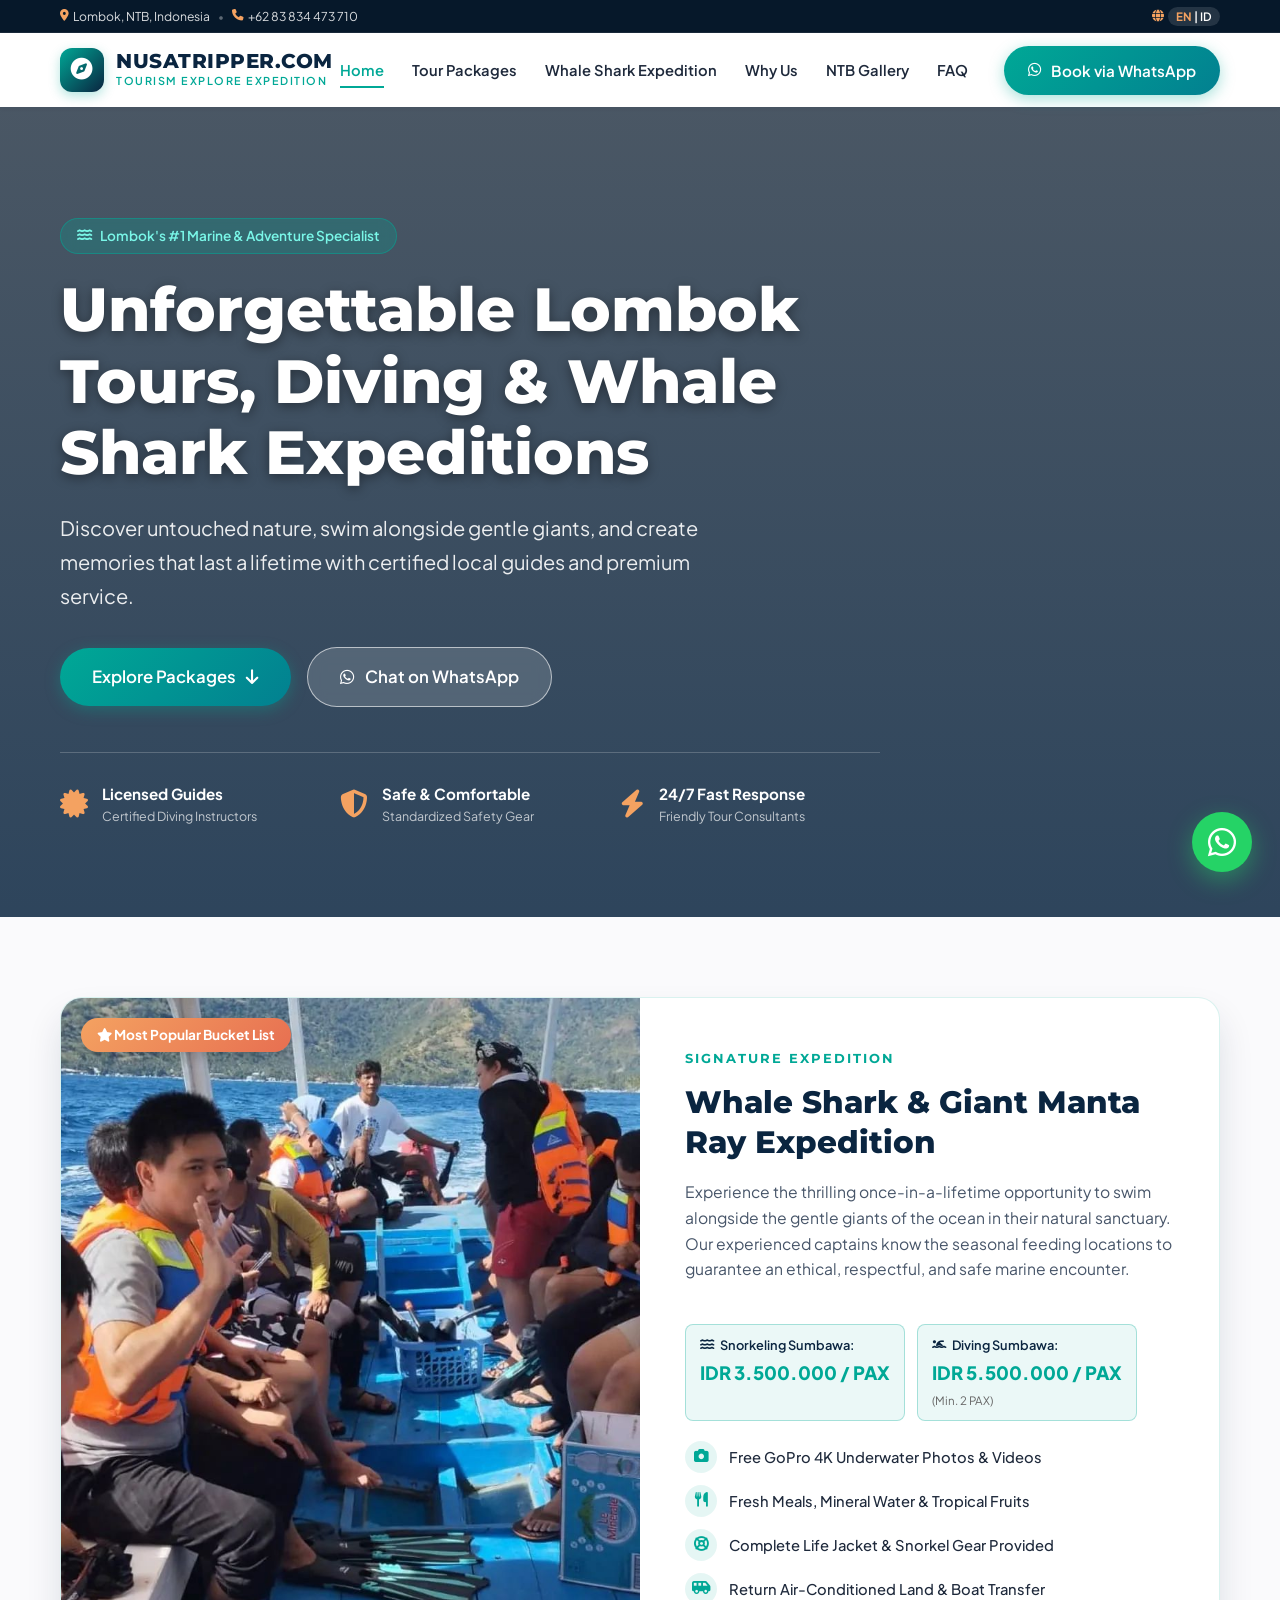
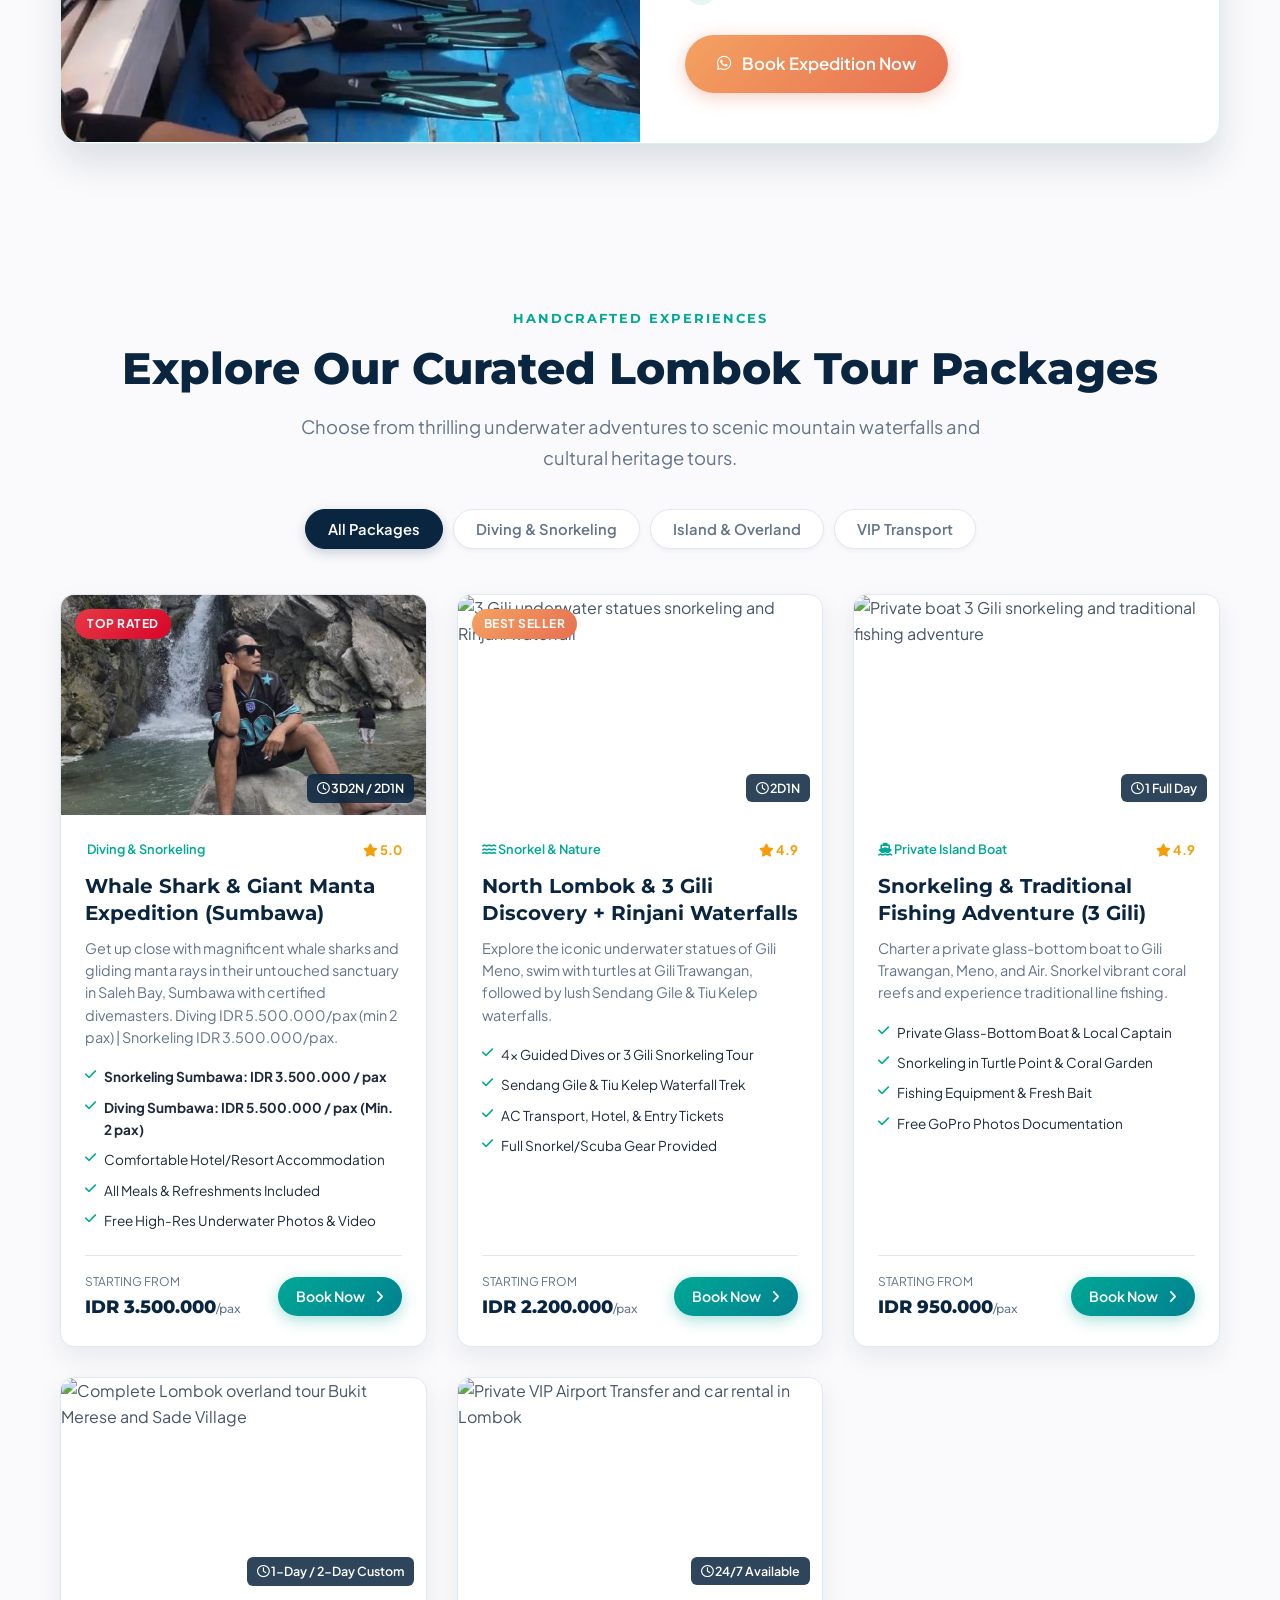
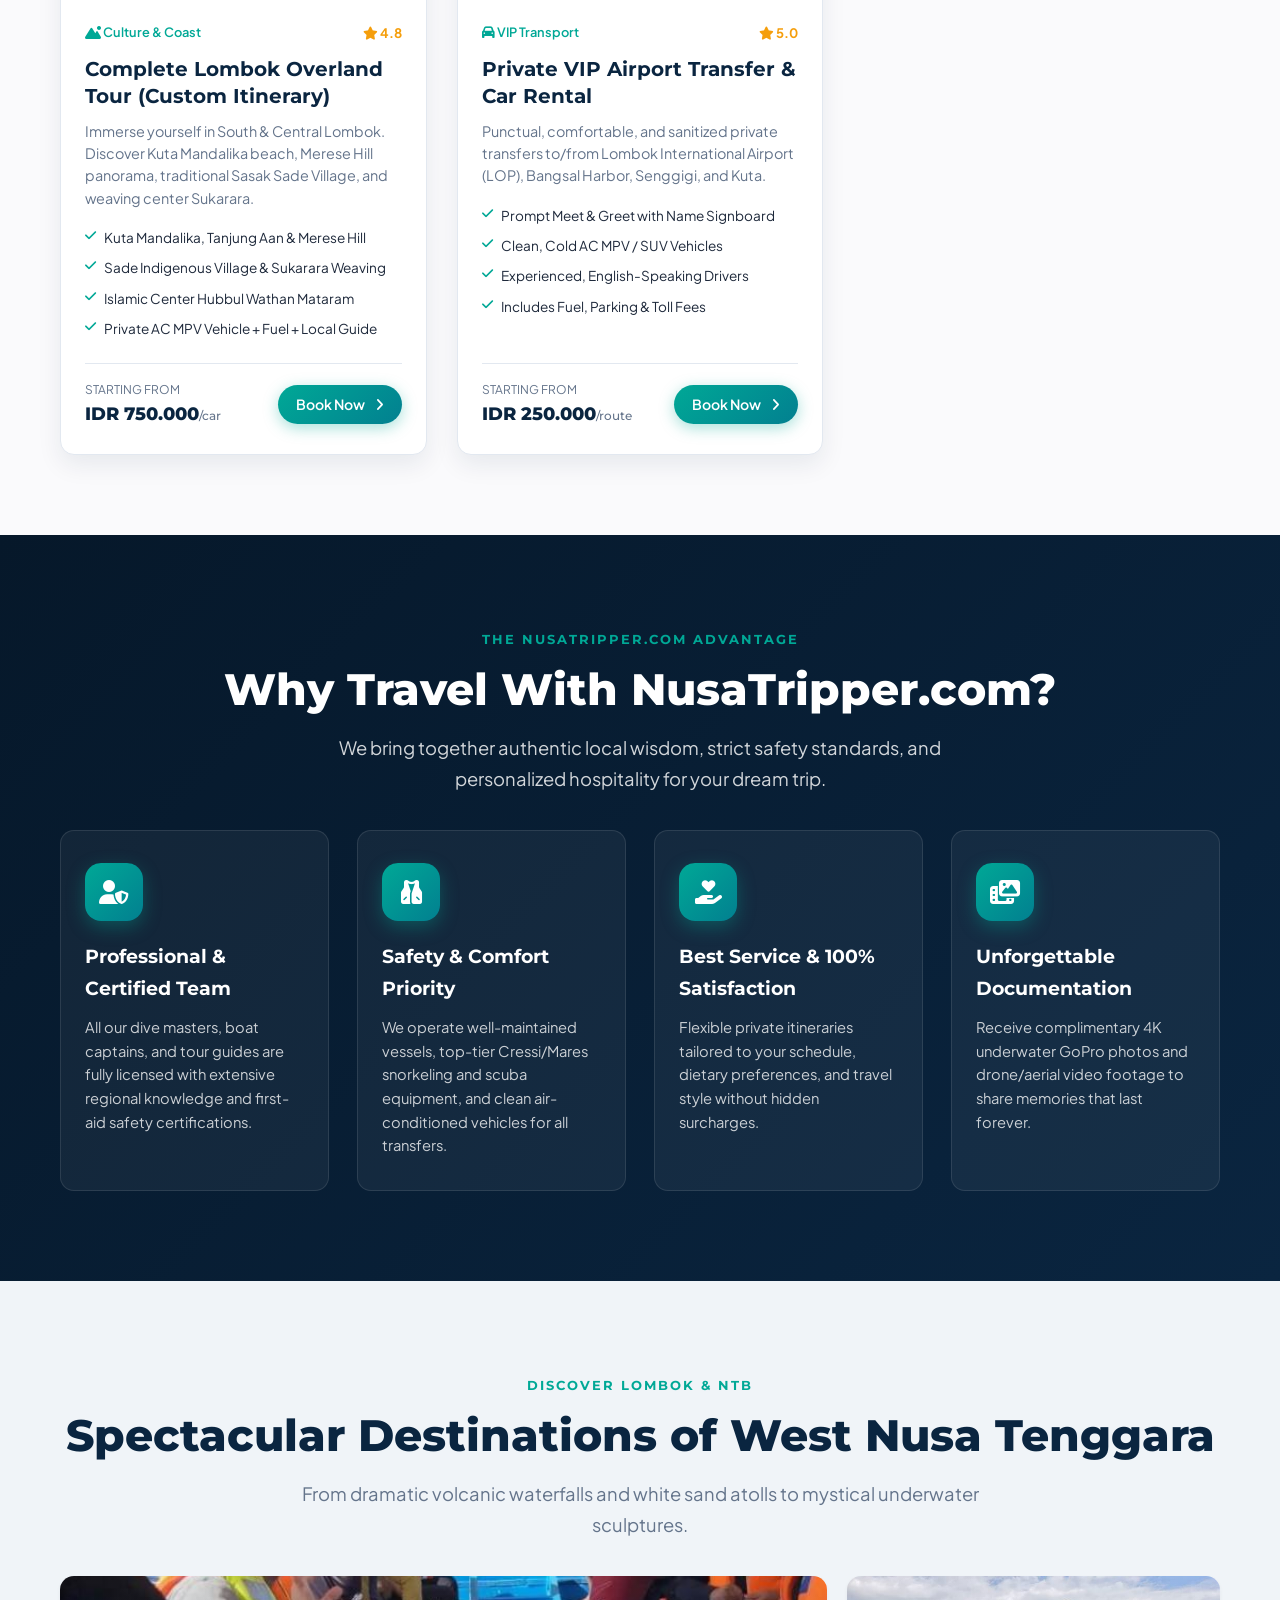
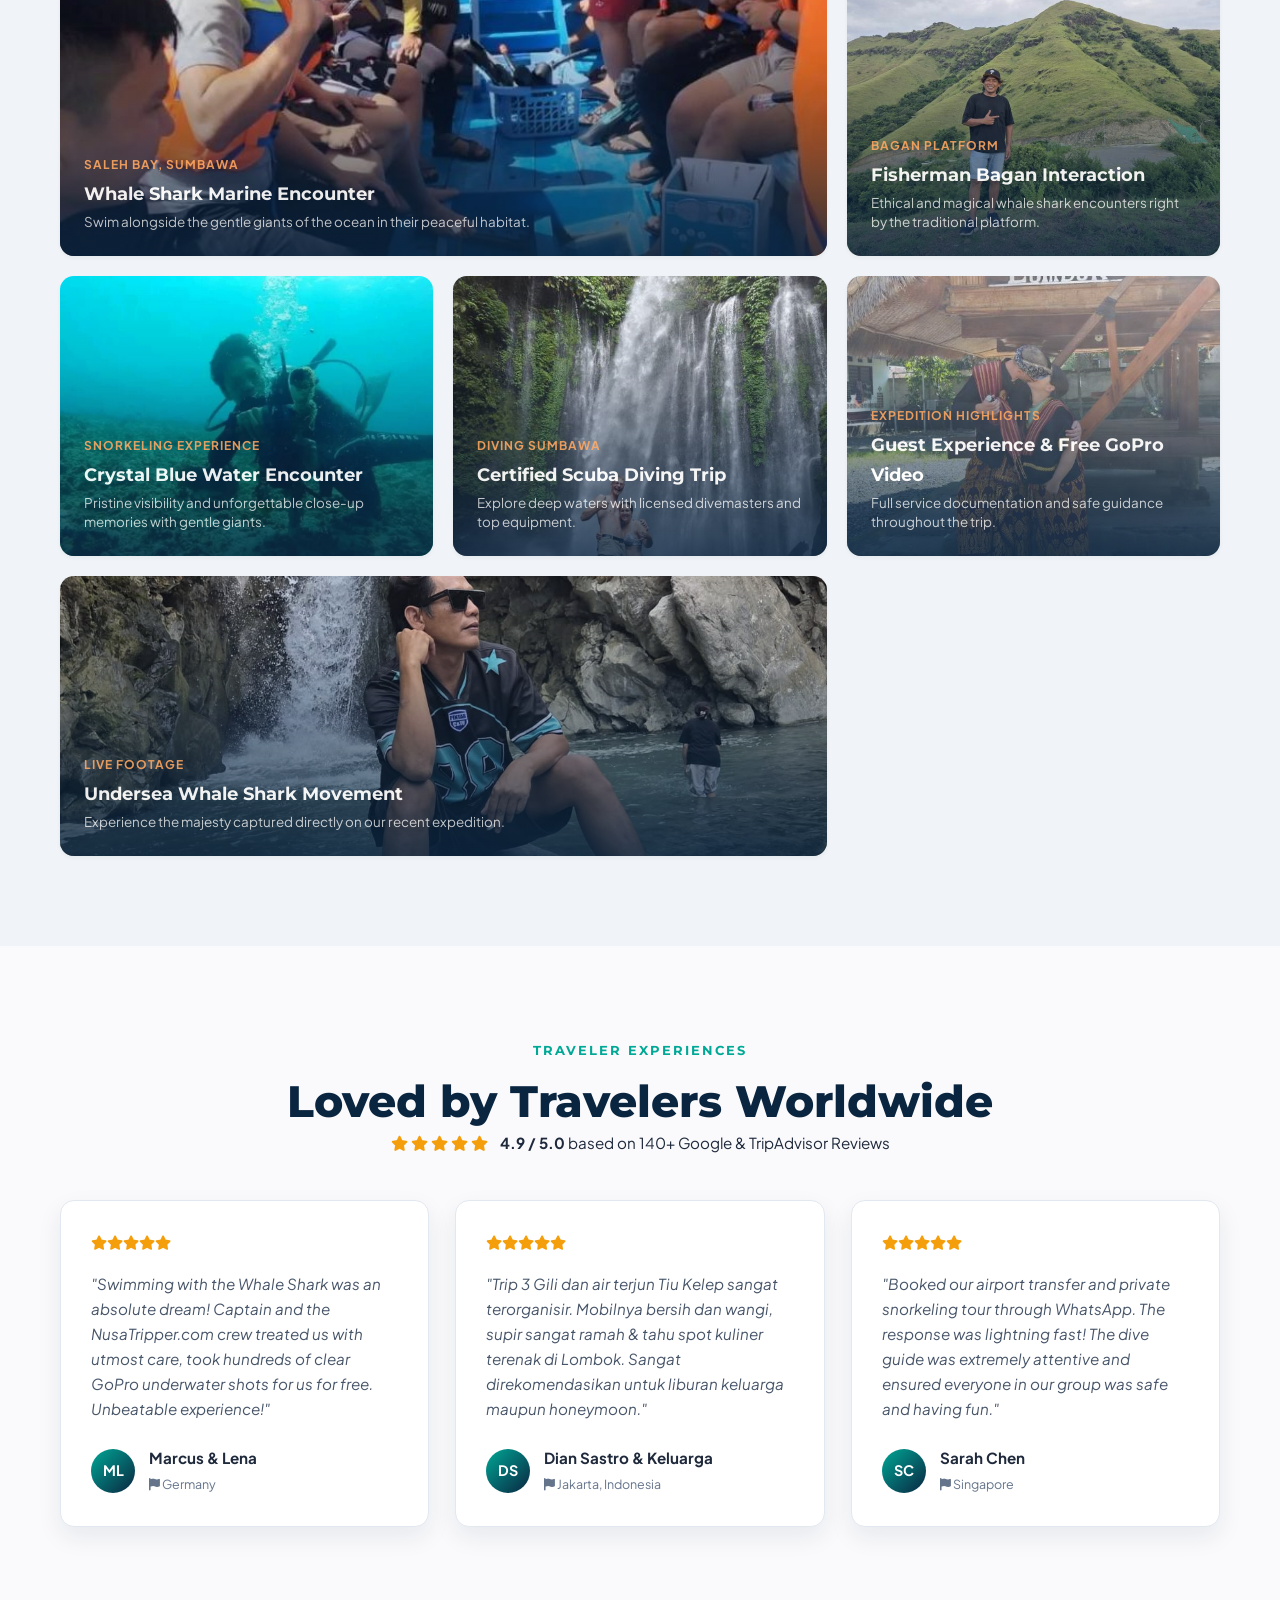
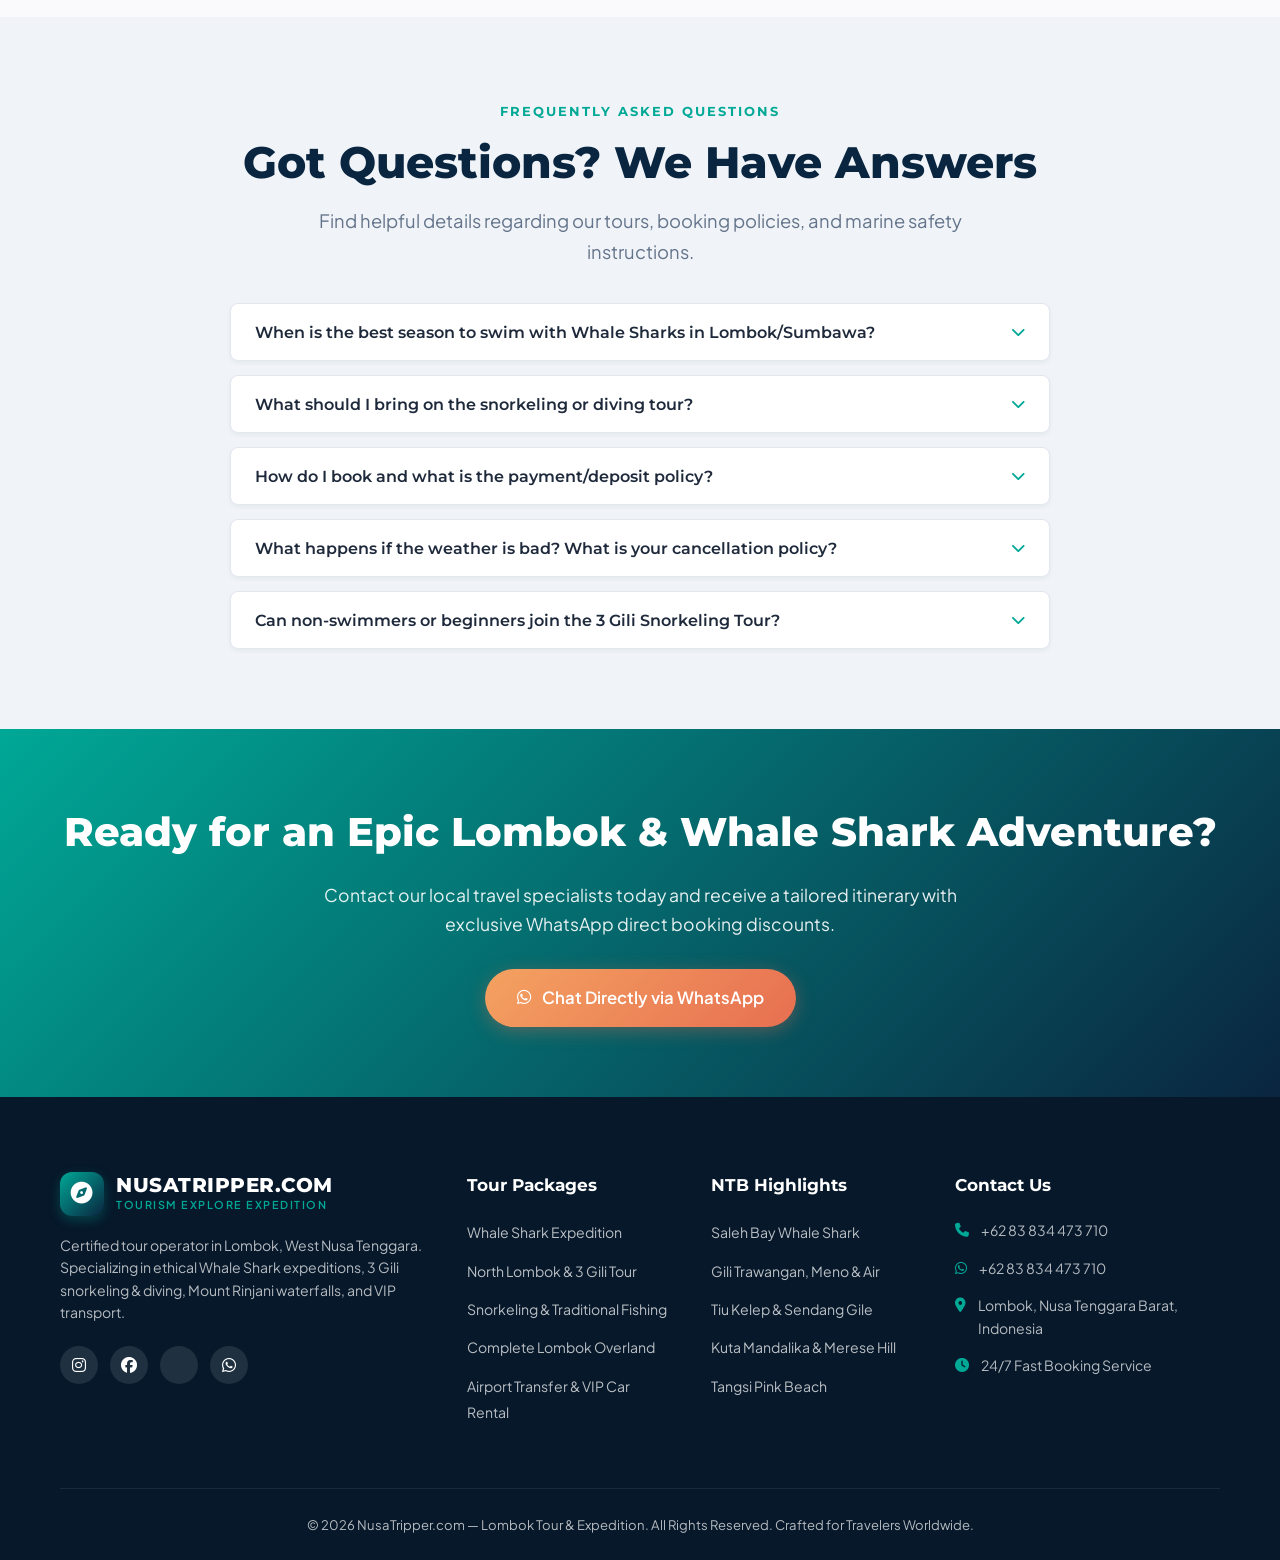
==== index.html @ f03d6720 "initial commit" ====
<!DOCTYPE html>
<html lang="en">
<head>
  <meta charset="UTF-8">
  <meta name="viewport" content="width=device-width, initial-scale=1.0">
  
  <!-- Primary Meta Tags -->
  <title>NusaTripper.com - Lombok Tour, Diving & Sumbawa Whale Shark Expedition</title>
  <meta name="title" content="NusaTripper.com - Lombok Tour, Diving & Sumbawa Whale Shark Expedition">
  <meta name="description" content="Official NusaTripper.com Lombok Tour & Expedition. Saleh Bay Whale Shark diving & snorkeling, 3 Gili island hopping, Mount Rinjani waterfalls, Sasak overland tour, and VIP car transport.">
  <meta name="keywords" content="NusaTripper.com, Lombok tour, diving Lombok, whale shark expedition Sumbawa, Saleh Bay whale shark, 3 Gili snorkeling, Gili Trawangan, Gili Meno underwater statues, Gili Air, Sendang Gile Tiu Kelep waterfall, Lombok private driver">
  <meta name="author" content="NusaTripper.com — Lombok Tour & Expedition">
  <meta name="robots" content="index, follow">
  <link rel="canonical" href="https://nusatripper.com/">

  <!-- Open Graph / Facebook -->
  <meta property="og:type" content="website">
  <meta property="og:url" content="https://nusatripper.com/">
  <meta property="og:title" content="NusaTripper.com | Best Lombok Tour, Diving & Whale Shark Expedition">
  <meta property="og:description" content="Book the ultimate Lombok adventure with NusaTripper.com. Whale Shark tours, 3 Gili snorkeling, Rinjani waterfall trips, and private car rental. Best price & certified guides!">
  <meta property="og:image" content="https://coresg-normal.trae.ai/api/ide/v1/text_to_image?prompt=Majestic%20whale%20shark%20swimming%20with%20snorkelers%20in%20crystal%20clear%20turquoise%20ocean%20water%20Lombok%20Indonesia%20cinematic%20underwater%20photography&image_size=landscape_16_9">

  <!-- Twitter -->
  <meta property="twitter:card" content="summary_large_image">
  <meta property="twitter:url" content="https://nusatripper.com/">
  <meta property="twitter:title" content="NusaTripper.com | Best Lombok Tour, Diving & Whale Shark Expedition">
  <meta property="twitter:description" content="Book the ultimate Lombok adventure with NusaTripper.com. Whale Shark tours, 3 Gili snorkeling, Rinjani waterfall trips, and private car rental.">
  <meta property="twitter:image" content="https://coresg-normal.trae.ai/api/ide/v1/text_to_image?prompt=Majestic%20whale%20shark%20swimming%20with%20snorkelers%20in%20crystal%20clear%20turquoise%20ocean%20water%20Lombok%20Indonesia%20cinematic%20underwater%20photography&image_size=landscape_16_9">

  <!-- Fonts -->
  <link rel="preconnect" href="https://fonts.googleapis.com">
  <link rel="preconnect" href="https://fonts.gstatic.com" crossorigin>
  <link href="https://fonts.googleapis.com/css2?family=Montserrat:wght@500;600;700;800&family=Plus+Jakarta+Sans:wght@300;400;500;600;700&display=swap" rel="stylesheet">
  
  <!-- FontAwesome Icons -->
  <link rel="stylesheet" href="https://cdnjs.cloudflare.com/ajax/libs/font-awesome/6.5.1/css/all.min.css" integrity="sha512-DTOQO9RWCH3ppGqcWaEA1BIZOC6xxalwEsw9c2QQeAIftl+Vegovlnee1c9QX4TctnWMn13TZye+giMm8e2LwA==" crossorigin="anonymous" referrerpolicy="no-referrer" />

  <!-- Schema.org Structured Data -->
  <script type="application/ld+json">
  {
    "@context": "https://schema.org",
    "@graph": [
      {
        "@type": "TravelAgency",
        "@id": "https://nusatripper.com/#agency",
        "name": "NusaTripper.com - Tourism Explore Expedition",
        "url": "https://nusatripper.com",
        "telephone": "+6283834473710",
        "priceRange": "$$ - $$$",
        "currenciesAccepted": "IDR, USD",
        "paymentAccepted": "Cash, Credit Card, Bank Transfer",
        "areaServed": {
          "@type": "AdministrativeArea",
          "name": "Lombok, Nusa Tenggara Barat, Indonesia"
        },
        "address": {
          "@type": "PostalAddress",
          "addressLocality": "Lombok",
          "addressRegion": "Nusa Tenggara Barat",
          "addressCountry": "ID"
        },
        "aggregateRating": {
          "@type": "AggregateRating",
          "ratingValue": "4.9",
          "reviewCount": "148"
        },
        "description": "Premium Lombok tour agency offering Whale Shark expeditions, 3 Gili snorkeling, diving, Mount Rinjani waterfall trekking, and private transport services."
      },
      {
        "@type": "Product",
        "name": "Whale Shark & Giant Manta Expedition Lombok",
        "description": "3D2N Diving or 2D1N Snorkeling close encounter with gentle giant whale sharks in Saleh Bay / Lombok waters. Includes accommodation, meals, and free underwater documentation.",
        "offers": {
          "@type": "Offer",
          "priceCurrency": "IDR",
          "price": "3500000",
          "availability": "https://schema.org/InStock",
          "validFrom": "2026-01-01"
        }
      },
      {
        "@type": "Product",
        "name": "North Lombok & 3 Gili Discovery with Rinjani Waterfalls",
        "description": "2D1N tour covering Gili Trawangan, Gili Meno underwater statues, Gili Air, and Mount Rinjani waterfalls (Sendang Gile & Tiu Kelep).",
        "offers": {
          "@type": "Offer",
          "priceCurrency": "IDR",
          "price": "2200000",
          "availability": "https://schema.org/InStock",
          "validFrom": "2026-01-01"
        }
      }
    ]
  }
  </script>

  <link rel="stylesheet" href="style.css">
</head>
<body>

  <!-- Top Announcement Bar -->
  <div class="top-bar">
    <div class="container top-bar-container">
      <div class="top-info">
        <span class="info-loc"><i class="fa-solid fa-location-dot"></i> <span class="loc-text">Lombok, NTB, Indonesia</span></span>
        <span class="info-separator">•</span>
        <a href="tel:+6283834473710" class="info-phone"><i class="fa-solid fa-phone"></i> +62 83 834 473 710</a>
      </div>
      <div class="lang-switch-wrapper">
        <span class="lang-label"><i class="fa-solid fa-globe"></i></span>
        <button id="langToggleBtn" class="lang-btn" onclick="toggleLanguage()" aria-label="Switch Language">
          <span class="active-lang">EN</span> | <span>ID</span>
        </button>
      </div>
    </div>
  </div>

  <!-- Header / Navigation Bar -->
  <header class="site-header" id="navbar">
    <div class="container nav-container">
      <a href="#home" class="brand-logo" aria-label="NusaTripper.com Homepage">
        <div class="logo-icon"><i class="fa-solid fa-compass"></i></div>
        <div class="logo-text">
          <span class="brand-title">NUSATRIPPER.COM</span>
          <span class="brand-subtitle">Tourism Explore Expedition</span>
        </div>
      </a>

      <nav class="nav-menu" id="navMenu">
        <a href="#home" class="nav-link active" data-i18n="nav_home">Home</a>
        <a href="#packages" class="nav-link" data-i18n="nav_packages">Tour Packages</a>
        <a href="#whaleshark" class="nav-link" data-i18n="nav_whaleshark">Whale Shark Expedition</a>
        <a href="#whyus" class="nav-link" data-i18n="nav_whyus">Why Us</a>
        <a href="#gallery" class="nav-link" data-i18n="nav_gallery">NTB Gallery</a>
        <a href="#faq" class="nav-link" data-i18n="nav_faq">FAQ</a>
        <a href="https://wa.me/6283834473710?text=Hello%20NusaTripper.com%2C%20I%20would%20like%20to%20inquire%20about%20booking%20a%20tour" target="_blank" rel="noopener noreferrer" class="btn btn-primary nav-cta">
          <i class="fa-brands fa-whatsapp"></i> <span data-i18n="btn_book_wa">Book via WhatsApp</span>
        </a>
      </nav>

      <button class="hamburger-btn" id="mobileMenuBtn" aria-label="Toggle Navigation">
        <i class="fa-solid fa-bars"></i>
      </button>
    </div>
  </header>

  <!-- Hero Section -->
  <section class="hero-section" id="home">
    <div class="hero-overlay"></div>
    <div class="container hero-container">
      <div class="hero-content">
        <div class="badge-pill">
          <i class="fa-solid fa-water"></i> <span data-i18n="hero_badge">Lombok's #1 Marine & Adventure Specialist</span>
        </div>
        <h1 class="hero-title" data-i18n="hero_title">
          Unforgettable Lombok Tours, Diving & Whale Shark Expeditions
        </h1>
        <p class="hero-subtitle" data-i18n="hero_subtitle">
          Discover untouched nature, swim alongside gentle giants, and create memories that last a lifetime with certified local guides and premium service.
        </p>
        <div class="hero-cta-group">
          <a href="#packages" class="btn btn-primary btn-lg">
            <span data-i18n="hero_btn_explore">Explore Packages</span> <i class="fa-solid fa-arrow-down"></i>
          </a>
          <a href="https://wa.me/6283834473710?text=Hi%20NusaTripper.com!%20I'm%20planning%20a%20trip%20to%20Lombok.%20Can%20you%20help%20me%20recommend%20the%20best%20itinerary%3F" target="_blank" rel="noopener noreferrer" class="btn btn-outline btn-lg">
            <i class="fa-brands fa-whatsapp"></i> <span data-i18n="hero_btn_chat">Chat on WhatsApp</span>
          </a>
        </div>

        <!-- Trust Badges -->
        <div class="trust-badges">
          <div class="trust-badge-item">
            <i class="fa-solid fa-certificate"></i>
            <div>
              <strong data-i18n="trust_1_title">Licensed Guides</strong>
              <small data-i18n="trust_1_sub">Certified Diving Instructors</small>
            </div>
          </div>
          <div class="trust-badge-item">
            <i class="fa-solid fa-shield-halved"></i>
            <div>
              <strong data-i18n="trust_2_title">Safe & Comfortable</strong>
              <small data-i18n="trust_2_sub">Standardized Safety Gear</small>
            </div>
          </div>
          <div class="trust-badge-item">
            <i class="fa-solid fa-bolt"></i>
            <div>
              <strong data-i18n="trust_3_title">24/7 Fast Response</strong>
              <small data-i18n="trust_3_sub">Friendly Tour Consultants</small>
            </div>
          </div>
        </div>
      </div>
    </div>
  </section>

  <!-- Whale Shark Expedition Feature Banner -->
  <section class="featured-expedition" id="whaleshark">
    <div class="container">
      <div class="featured-card">
        <div class="featured-img-col">
          <div class="featured-media-wrapper">
            <video class="featured-video" autoplay muted loop playsinline poster="content/WhatsApp Image 2026-10-02 at 11.39.29.jpeg">
              <source src="content/WhatsApp Video 2026-10-02 at 11.39.28.mp4" type="video/mp4">
            </video>
            <div class="img-badge">
              <i class="fa-solid fa-star"></i> <span data-i18n="featured_badge">Most Popular Bucket List</span>
            </div>
          </div>
        </div>
        <div class="featured-text-col">
          <span class="section-tag" data-i18n="featured_tag">SIGNATURE EXPEDITION</span>
          <h2 class="featured-title" data-i18n="featured_title">Whale Shark & Giant Manta Ray Expedition (Saleh Bay, Sumbawa)</h2>
          <p class="featured-desc" data-i18n="featured_desc">
            Experience the thrilling once-in-a-lifetime opportunity to swim alongside the gentle giants of the ocean in their natural sanctuary. Our experienced captains know the seasonal feeding locations to guarantee an ethical, respectful, and safe marine encounter.
          </p>
          <div class="featured-rates">
            <div class="rate-badge">
              <span class="rate-type"><i class="fa-solid fa-water"></i> Snorkeling Sumbawa:</span>
              <strong class="rate-price">IDR 3.500.000 / PAX</strong>
            </div>
            <div class="rate-badge">
              <span class="rate-type"><i class="fa-solid fa-person-swimming"></i> Diving Sumbawa:</span>
              <strong class="rate-price">IDR 5.500.000 / PAX</strong>
              <small class="rate-note">(Min. 2 PAX)</small>
            </div>
          </div>
          <div class="featured-perks">
            <div class="perk-item">
              <i class="fa-solid fa-camera"></i>
              <span data-i18n="featured_perk_1">Free GoPro 4K Underwater Photos & Videos</span>
            </div>
            <div class="perk-item">
              <i class="fa-solid fa-utensils"></i>
              <span data-i18n="featured_perk_2">Fresh Meals, Mineral Water & Tropical Fruits</span>
            </div>
            <div class="perk-item">
              <i class="fa-solid fa-life-ring"></i>
              <span data-i18n="featured_perk_3">Complete Life Jacket & Snorkel Gear Provided</span>
            </div>
            <div class="perk-item">
              <i class="fa-solid fa-van-shuttle"></i>
              <span data-i18n="featured_perk_4">Return Air-Conditioned Land & Boat Transfer</span>
            </div>
          </div>
          <div class="featured-action">
            <a href="https://wa.me/6283834473710?text=Hello%20NusaTripper.com%2C%20I'm%20very%20interested%20in%20the%20Whale%20Shark%20%26%20Manta%20Expedition%20Sumbawa%20(Diving%205.5%20JT%20%2F%20Snorkeling%203.5%20JT).%20Please%20share%20the%20available%20dates." target="_blank" rel="noopener noreferrer" class="btn btn-accent btn-lg">
              <i class="fa-brands fa-whatsapp"></i> <span data-i18n="btn_book_expedition">Book Expedition Now</span>
            </a>
          </div>
        </div>
      </div>
    </div>
  </section>

  <!-- Core Tour Packages -->
  <section class="packages-section" id="packages">
    <div class="container">
      <div class="section-header text-center">
        <span class="section-tag" data-i18n="packages_tag">HANDCRAFTED EXPERIENCES</span>
        <h2 class="section-title" data-i18n="packages_title">Explore Our Curated Lombok Tour Packages</h2>
        <p class="section-subtitle" data-i18n="packages_subtitle">
          Choose from thrilling underwater adventures to scenic mountain waterfalls and cultural heritage tours.
        </p>
        
        <!-- Filter Tabs -->
        <div class="filter-tab-group">
          <button class="filter-btn active" data-filter="all" data-i18n="filter_all">All Packages</button>
          <button class="filter-btn" data-filter="diving" data-i18n="filter_diving">Diving & Snorkeling</button>
          <button class="filter-btn" data-filter="island" data-i18n="filter_island">Island & Overland</button>
          <button class="filter-btn" data-filter="transport" data-i18n="filter_transport">VIP Transport</button>
        </div>
      </div>

      <!-- Packages Grid -->
      <div class="packages-grid" id="packagesGrid">

        <!-- Package 1 -->
        <article class="package-card" data-category="diving">
          <div class="card-img-wrap">
            <img src="content/WhatsApp Image 2026-10-02 at 11.39.30.jpeg" alt="Whale Shark & Giant Manta Expedition Sumbawa underwater" loading="lazy">
            <span class="card-badge badge-hot">Top Rated</span>
            <span class="card-duration"><i class="fa-regular fa-clock"></i> 3D2N / 2D1N</span>
          </div>
          <div class="card-content">
            <div class="card-meta">
              <span class="category-chip"><i class="fa-solid fa-mask-snorkel"></i> Diving & Snorkeling</span>
              <span class="rating-chip"><i class="fa-solid fa-star"></i> 5.0</span>
            </div>
            <h3 class="card-title" data-i18n="pkg1_title">Whale Shark & Giant Manta Expedition (Sumbawa)</h3>
            <p class="card-desc" data-i18n="pkg1_desc">
              Get up close with magnificent whale sharks and gliding manta rays in their untouched sanctuary with certified divemasters.
            </p>
            <ul class="card-inclusions">
              <li><i class="fa-solid fa-check"></i> <strong>Snorkeling Sumbawa: IDR 3.500.000 / pax</strong></li>
              <li><i class="fa-solid fa-check"></i> <strong>Diving Sumbawa: IDR 5.500.000 / pax (Min. 2 pax)</strong></li>
              <li><i class="fa-solid fa-check"></i> <span data-i18n="pkg1_inc2">Comfortable Hotel/Resort Accommodation</span></li>
              <li><i class="fa-solid fa-check"></i> <span data-i18n="pkg1_inc3">All Meals & Refreshments Included</span></li>
              <li><i class="fa-solid fa-check"></i> <span data-i18n="pkg1_inc4">Free High-Res Underwater Photos & Video</span></li>
            </ul>
            <div class="card-footer">
              <div class="price-wrap">
                <span class="price-label" data-i18n="card_from">Snorkeling From</span>
                <span class="price-val">IDR 3.500.000<small>/pax</small></span>
              </div>
              <a href="https://wa.me/6283834473710?text=Hi%20NusaTripper.com%2C%20I%20want%20to%20book%20the%20Whale%20Shark%20%26%20Giant%20Manta%20Expedition%20Sumbawa." target="_blank" rel="noopener noreferrer" class="btn btn-sm btn-primary">
                <span data-i18n="btn_book_now">Book Now</span> <i class="fa-solid fa-angle-right"></i>
              </a>
            </div>
          </div>
        </article>

        <!-- Package 2 -->
        <article class="package-card" data-category="diving">
          <div class="card-img-wrap">
            <img src="https://coresg-normal.trae.ai/api/ide/v1/text_to_image?prompt=Famous%20Nest%20underwater%20statues%20sculptures%20circle%20at%20Gili%20Meno%20with%20tropical%20fish%20and%20crystal%20clear%20water%20Lombok&image_size=landscape_4_3" alt="3 Gili underwater statues snorkeling and Rinjani waterfall" loading="lazy">
            <span class="card-badge badge-popular">Best Seller</span>
            <span class="card-duration"><i class="fa-regular fa-clock"></i> 2D1N</span>
          </div>
          <div class="card-content">
            <div class="card-meta">
              <span class="category-chip"><i class="fa-solid fa-water"></i> Snorkel & Nature</span>
              <span class="rating-chip"><i class="fa-solid fa-star"></i> 4.9</span>
            </div>
            <h3 class="card-title" data-i18n="pkg2_title">North Lombok & 3 Gili Discovery + Rinjani Waterfalls</h3>
            <p class="card-desc" data-i18n="pkg2_desc">
              Explore the iconic underwater statues of Gili Meno, swim with turtles at Gili Trawangan, followed by lush Sendang Gile & Tiu Kelep waterfalls.
            </p>
            <ul class="card-inclusions">
              <li><i class="fa-solid fa-check"></i> <span data-i18n="pkg2_inc1">4x Guided Dives or 3 Gili Snorkeling Tour</span></li>
              <li><i class="fa-solid fa-check"></i> <span data-i18n="pkg2_inc2">Sendang Gile & Tiu Kelep Waterfall Trek</span></li>
              <li><i class="fa-solid fa-check"></i> <span data-i18n="pkg2_inc3">AC Transport, Hotel, & Entry Tickets</span></li>
              <li><i class="fa-solid fa-check"></i> <span data-i18n="pkg2_inc4">Full Snorkel/Scuba Gear Provided</span></li>
            </ul>
            <div class="card-footer">
              <div class="price-wrap">
                <span class="price-label" data-i18n="card_from">Starting from</span>
                <span class="price-val">IDR 2.200.000<small>/pax</small></span>
              </div>
              <a href="https://wa.me/6283834473710?text=Hi%20NusaTripper.com%2C%20I%20am%20interested%20in%20North%20Lombok%20%26%203%20Gili%20Discovery." target="_blank" rel="noopener noreferrer" class="btn btn-sm btn-primary">
                <span data-i18n="btn_book_now">Book Now</span> <i class="fa-solid fa-angle-right"></i>
              </a>
            </div>
          </div>
        </article>

        <!-- Package 3 -->
        <article class="package-card" data-category="diving">
          <div class="card-img-wrap">
            <img src="https://coresg-normal.trae.ai/api/ide/v1/text_to_image?prompt=Traditional%20wooden%20boat%20sailing%20between%20tropical%20Gili%20islands%20Lombok%20turquoise%20calm%20water%20sunny%20day%20coral%20reef%20visible&image_size=landscape_4_3" alt="Private boat 3 Gili snorkeling and traditional fishing adventure" loading="lazy">
            <span class="card-duration"><i class="fa-regular fa-clock"></i> 1 Full Day</span>
          </div>
          <div class="card-content">
            <div class="card-meta">
              <span class="category-chip"><i class="fa-solid fa-ship"></i> Private Island Boat</span>
              <span class="rating-chip"><i class="fa-solid fa-star"></i> 4.9</span>
            </div>
            <h3 class="card-title" data-i18n="pkg3_title">Snorkeling & Traditional Fishing Adventure (3 Gili)</h3>
            <p class="card-desc" data-i18n="pkg3_desc">
              Charter a private glass-bottom boat to Gili Trawangan, Meno, and Air. Snorkel vibrant coral reefs and experience traditional line fishing.
            </p>
            <ul class="card-inclusions">
              <li><i class="fa-solid fa-check"></i> <span data-i18n="pkg3_inc1">Private Glass-Bottom Boat & Local Captain</span></li>
              <li><i class="fa-solid fa-check"></i> <span data-i18n="pkg3_inc2">Snorkeling in Turtle Point & Coral Garden</span></li>
              <li><i class="fa-solid fa-check"></i> <span data-i18n="pkg3_inc3">Fishing Equipment & Fresh Bait</span></li>
              <li><i class="fa-solid fa-check"></i> <span data-i18n="pkg3_inc4">Free GoPro Photos Documentation</span></li>
            </ul>
            <div class="card-footer">
              <div class="price-wrap">
                <span class="price-label" data-i18n="card_from">Starting from</span>
                <span class="price-val">IDR 950.000<small>/pax</small></span>
              </div>
              <a href="https://wa.me/6283834473710?text=Hi%20NusaTripper.com%2C%20I'd%20like%20to%20reserve%20the%203%20Gili%20Snorkeling%20%26%20Fishing%20Tour." target="_blank" rel="noopener noreferrer" class="btn btn-sm btn-primary">
                <span data-i18n="btn_book_now">Book Now</span> <i class="fa-solid fa-angle-right"></i>
              </a>
            </div>
          </div>
        </article>

        <!-- Package 4 -->
        <article class="package-card" data-category="island">
          <div class="card-img-wrap">
            <img src="https://coresg-normal.trae.ai/api/ide/v1/text_to_image?prompt=Panoramic%20view%20of%20Bukit%20Merese%20rolling%20green%20hills%20overlooking%20turquoise%20coastal%20bay%20in%20Mandalika%20South%20Lombok%20sunset&image_size=landscape_4_3" alt="Complete Lombok overland tour Bukit Merese and Sade Village" loading="lazy">
            <span class="card-duration"><i class="fa-regular fa-clock"></i> 1-Day / 2-Day Custom</span>
          </div>
          <div class="card-content">
            <div class="card-meta">
              <span class="category-chip"><i class="fa-solid fa-mountain-sun"></i> Culture & Coast</span>
              <span class="rating-chip"><i class="fa-solid fa-star"></i> 4.8</span>
            </div>
            <h3 class="card-title" data-i18n="pkg4_title">Complete Lombok Overland Tour (Custom Itinerary)</h3>
            <p class="card-desc" data-i18n="pkg4_desc">
              Immerse yourself in South & Central Lombok. Discover Kuta Mandalika beach, Merese Hill panorama, traditional Sasak Sade Village, and weaving center Sukarara.
            </p>
            <ul class="card-inclusions">
              <li><i class="fa-solid fa-check"></i> <span data-i18n="pkg4_inc1">Kuta Mandalika, Tanjung Aan & Merese Hill</span></li>
              <li><i class="fa-solid fa-check"></i> <span data-i18n="pkg4_inc2">Sade Indigenous Village & Sukarara Weaving</span></li>
              <li><i class="fa-solid fa-check"></i> <span data-i18n="pkg4_inc3">Islamic Center Hubbul Wathan Mataram</span></li>
              <li><i class="fa-solid fa-check"></i> <span data-i18n="pkg4_inc4">Private AC MPV Vehicle + Fuel + Local Guide</span></li>
            </ul>
            <div class="card-footer">
              <div class="price-wrap">
                <span class="price-label" data-i18n="card_from">Starting from</span>
                <span class="price-val">IDR 750.000<small>/car</small></span>
              </div>
              <a href="https://wa.me/6283834473710?text=Hi%20NusaTripper.com%2C%20can%20you%20share%20details%20for%20the%20Lombok%20Overland%20Tour%3F" target="_blank" rel="noopener noreferrer" class="btn btn-sm btn-primary">
                <span data-i18n="btn_book_now">Book Now</span> <i class="fa-solid fa-angle-right"></i>
              </a>
            </div>
          </div>
        </article>

        <!-- Package 5 -->
        <article class="package-card" data-category="transport">
          <div class="card-img-wrap">
            <img src="https://coresg-normal.trae.ai/api/ide/v1/text_to_image?prompt=Modern%20luxury%20white%20minivan%20car%20rental%20standing%20on%20scenic%20coastal%20highway%20with%20palm%20trees%20and%20ocean%20view%20Lombok&image_size=landscape_4_3" alt="Private VIP Airport Transfer and car rental in Lombok" loading="lazy">
            <span class="card-duration"><i class="fa-regular fa-clock"></i> 24/7 Available</span>
          </div>
          <div class="card-content">
            <div class="card-meta">
              <span class="category-chip"><i class="fa-solid fa-car"></i> VIP Transport</span>
              <span class="rating-chip"><i class="fa-solid fa-star"></i> 5.0</span>
            </div>
            <h3 class="card-title" data-i18n="pkg5_title">Private VIP Airport Transfer & Car Rental</h3>
            <p class="card-desc" data-i18n="pkg5_desc">
              Punctual, comfortable, and sanitized private transfers to/from Lombok International Airport (LOP), Bangsal Harbor, Senggigi, and Kuta.
            </p>
            <ul class="card-inclusions">
              <li><i class="fa-solid fa-check"></i> <span data-i18n="pkg5_inc1">Prompt Meet & Greet with Name Signboard</span></li>
              <li><i class="fa-solid fa-check"></i> <span data-i18n="pkg5_inc2">Clean, Cold AC MPV / SUV Vehicles</span></li>
              <li><i class="fa-solid fa-check"></i> <span data-i18n="pkg5_inc3">Experienced, English-Speaking Drivers</span></li>
              <li><i class="fa-solid fa-check"></i> <span data-i18n="pkg5_inc4">Includes Fuel, Parking & Toll Fees</span></li>
            </ul>
            <div class="card-footer">
              <div class="price-wrap">
                <span class="price-label" data-i18n="card_from">Starting from</span>
                <span class="price-val">IDR 250.000<small>/route</small></span>
              </div>
              <a href="https://wa.me/6283834473710?text=Hi%20NusaTripper.com%2C%20I%20need%20a%20private%20airport%20transfer%20or%20car%20rental." target="_blank" rel="noopener noreferrer" class="btn btn-sm btn-primary">
                <span data-i18n="btn_book_now">Book Now</span> <i class="fa-solid fa-angle-right"></i>
              </a>
            </div>
          </div>
        </article>

      </div>
    </div>
  </section>

  <!-- Why Choose Us -->
  <section class="why-us-section" id="whyus">
    <div class="container">
      <div class="section-header text-center">
        <span class="section-tag" data-i18n="why_tag">THE NUSATRIPPER.COM ADVANTAGE</span>
        <h2 class="section-title text-white" data-i18n="why_title">Why Travel With NusaTripper.com?</h2>
        <p class="section-subtitle text-white-80" data-i18n="why_subtitle">
          We bring together authentic local wisdom, strict safety standards, and personalized hospitality for your dream trip.
        </p>
      </div>

      <div class="why-grid">
        <div class="why-card">
          <div class="why-icon-box">
            <i class="fa-solid fa-user-shield"></i>
          </div>
          <h3 class="why-card-title" data-i18n="why1_title">Professional & Certified Team</h3>
          <p class="why-card-desc" data-i18n="why1_desc">
            All our dive masters, boat captains, and tour guides are fully licensed with extensive regional knowledge and first-aid safety certifications.
          </p>
        </div>

        <div class="why-card">
          <div class="why-icon-box">
            <i class="fa-solid fa-vest"></i>
          </div>
          <h3 class="why-card-title" data-i18n="why2_title">Safety & Comfort Priority</h3>
          <p class="why-card-desc" data-i18n="why2_desc">
            We operate well-maintained vessels, top-tier Cressi/Mares snorkeling and scuba equipment, and clean air-conditioned vehicles for all transfers.
          </p>
        </div>

        <div class="why-card">
          <div class="why-icon-box">
            <i class="fa-solid fa-hand-holding-heart"></i>
          </div>
          <h3 class="why-card-title" data-i18n="why3_title">Best Service & 100% Satisfaction</h3>
          <p class="why-card-desc" data-i18n="why3_desc">
            Flexible private itineraries tailored to your schedule, dietary preferences, and travel style without hidden surcharges.
          </p>
        </div>

        <div class="why-card">
          <div class="why-icon-box">
            <i class="fa-solid fa-photo-film"></i>
          </div>
          <h3 class="why-card-title" data-i18n="why4_title">Unforgettable Documentation</h3>
          <p class="why-card-desc" data-i18n="why4_desc">
            Receive complimentary 4K underwater GoPro photos and drone/aerial video footage to share memories that last forever.
          </p>
        </div>
      </div>
    </div>
  </section>

  <!-- NTB Tourism Gallery Showcase -->
  <section class="gallery-section" id="gallery">
    <div class="container">
      <div class="section-header text-center">
        <span class="section-tag" data-i18n="gallery_tag">DISCOVER LOMBOK & NTB</span>
        <h2 class="section-title" data-i18n="gallery_title">Spectacular Destinations of West Nusa Tenggara</h2>
        <p class="section-subtitle" data-i18n="gallery_subtitle">
          From dramatic volcanic waterfalls and white sand atolls to mystical underwater sculptures.
        </p>
      </div>

      <div class="gallery-grid">
        <!-- Gallery 1 -->
        <figure class="gallery-item item-large">
          <img src="content/WhatsApp Image 2026-10-02 at 11.39.29.jpeg" alt="Saleh Bay Whale Shark Sumbawa NusaTripper.com" loading="lazy">
          <div class="gallery-overlay">
            <div class="gallery-info">
              <span class="gallery-cat">Saleh Bay, Sumbawa</span>
              <h4 class="gallery-name">Whale Shark Marine Encounter</h4>
              <p>Swim alongside the gentle giants of the ocean in their peaceful habitat.</p>
            </div>
          </div>
        </figure>

        <!-- Gallery 2 -->
        <figure class="gallery-item">
          <img src="content/WhatsApp Image 2026-10-02 at 11.39.31.jpeg" alt="Whale shark feeding platform Sumbawa" loading="lazy">
          <div class="gallery-overlay">
            <div class="gallery-info">
              <span class="gallery-cat">Bagan Platform</span>
              <h4 class="gallery-name">Fisherman Bagan Interaction</h4>
              <p>Ethical and magical whale shark encounters right by the traditional platform.</p>
            </div>
          </div>
        </figure>

        <!-- Gallery 3 -->
        <figure class="gallery-item">
          <img src="content/WhatsApp Image 2026-10-02 at 11.39.32.jpeg" alt="Snorkeling with Whale Sharks NusaTripper.com" loading="lazy">
          <div class="gallery-overlay">
            <div class="gallery-info">
              <span class="gallery-cat">Snorkeling Experience</span>
              <h4 class="gallery-name">Crystal Blue Water Encounter</h4>
              <p>Pristine visibility and unforgettable close-up memories with gentle giants.</p>
            </div>
          </div>
        </figure>

        <!-- Gallery 4 -->
        <figure class="gallery-item">
          <img src="content/WhatsApp Image 2026-10-02 at 11.39.34.jpeg" alt="Whale shark diving exploration Sumbawa" loading="lazy">
          <div class="gallery-overlay">
            <div class="gallery-info">
              <span class="gallery-cat">Diving Sumbawa</span>
              <h4 class="gallery-name">Certified Scuba Diving Trip</h4>
              <p>Explore deep waters with licensed divemasters and top equipment.</p>
            </div>
          </div>
        </figure>

        <!-- Gallery 5 -->
        <figure class="gallery-item">
          <img src="content/WhatsApp Image 2026-10-02 at 11.39.35.jpeg" alt="Marine expedition crew and guest" loading="lazy">
          <div class="gallery-overlay">
            <div class="gallery-info">
              <span class="gallery-cat">Expedition Highlights</span>
              <h4 class="gallery-name">Guest Experience & Free GoPro Video</h4>
              <p>Full service documentation and safe guidance throughout the trip.</p>
            </div>
          </div>
        </figure>

        <!-- Gallery 6 -->
        <figure class="gallery-item item-large">
          <video autoplay muted loop playsinline poster="content/WhatsApp Image 2026-10-02 at 11.39.30.jpeg" style="width:100%;height:100%;object-fit:cover;display:block;">
            <source src="content/WhatsApp Video 2026-10-02 at 11.39.31.mp4" type="video/mp4">
          </video>
          <div class="gallery-overlay">
            <div class="gallery-info">
              <span class="gallery-cat">Live Footage</span>
              <h4 class="gallery-name">Undersea Whale Shark Movement</h4>
              <p>Experience the majesty captured directly on our recent expedition.</p>
            </div>
          </div>
        </figure>
      </div>
    </div>
  </section>

  <!-- Testimonials Section -->
  <section class="testimonials-section">
    <div class="container">
      <div class="section-header text-center">
        <span class="section-tag" data-i18n="testi_tag">TRAVELER EXPERIENCES</span>
        <h2 class="section-title" data-i18n="testi_title">Loved by Travelers Worldwide</h2>
        <div class="rating-summary">
          <div class="stars">
            <i class="fa-solid fa-star"></i>
            <i class="fa-solid fa-star"></i>
            <i class="fa-solid fa-star"></i>
            <i class="fa-solid fa-star"></i>
            <i class="fa-solid fa-star"></i>
          </div>
          <span><strong>4.9 / 5.0</strong> based on 140+ Google & TripAdvisor Reviews</span>
        </div>
      </div>

      <div class="reviews-grid">
        <div class="review-card">
          <div class="review-stars">
            <i class="fa-solid fa-star"></i><i class="fa-solid fa-star"></i><i class="fa-solid fa-star"></i><i class="fa-solid fa-star"></i><i class="fa-solid fa-star"></i>
          </div>
          <p class="review-text">
            "Swimming with the Whale Shark was an absolute dream! Captain and the NusaTripper.com crew treated us with utmost care, took hundreds of clear GoPro underwater shots for us for free. Unbeatable experience!"
          </p>
          <div class="reviewer-meta">
            <div class="avatar-circle">ML</div>
            <div>
              <strong class="reviewer-name">Marcus & Lena</strong>
              <small class="reviewer-origin"><i class="fa-solid fa-flag"></i> Germany</small>
            </div>
          </div>
        </div>

        <div class="review-card">
          <div class="review-stars">
            <i class="fa-solid fa-star"></i><i class="fa-solid fa-star"></i><i class="fa-solid fa-star"></i><i class="fa-solid fa-star"></i><i class="fa-solid fa-star"></i>
          </div>
          <p class="review-text">
            "Trip 3 Gili dan air terjun Tiu Kelep sangat terorganisir. Mobilnya bersih dan wangi, supir sangat ramah & tahu spot kuliner terenak di Lombok. Sangat direkomendasikan untuk liburan keluarga maupun honeymoon."
          </p>
          <div class="reviewer-meta">
            <div class="avatar-circle">DS</div>
            <div>
              <strong class="reviewer-name">Dian Sastro & Keluarga</strong>
              <small class="reviewer-origin"><i class="fa-solid fa-flag"></i> Jakarta, Indonesia</small>
            </div>
          </div>
        </div>

        <div class="review-card">
          <div class="review-stars">
            <i class="fa-solid fa-star"></i><i class="fa-solid fa-star"></i><i class="fa-solid fa-star"></i><i class="fa-solid fa-star"></i><i class="fa-solid fa-star"></i>
          </div>
          <p class="review-text">
            "Booked our airport transfer and private snorkeling tour through WhatsApp. The response was lightning fast! The dive guide was extremely attentive and ensured everyone in our group was safe and having fun."
          </p>
          <div class="reviewer-meta">
            <div class="avatar-circle">SC</div>
            <div>
              <strong class="reviewer-name">Sarah Chen</strong>
              <small class="reviewer-origin"><i class="fa-solid fa-flag"></i> Singapore</small>
            </div>
          </div>
        </div>
      </div>
    </div>
  </section>

  <!-- FAQ Section (SEO Friendly Accordion) -->
  <section class="faq-section" id="faq">
    <div class="container">
      <div class="section-header text-center">
        <span class="section-tag" data-i18n="faq_tag">FREQUENTLY ASKED QUESTIONS</span>
        <h2 class="section-title" data-i18n="faq_title">Got Questions? We Have Answers</h2>
        <p class="section-subtitle" data-i18n="faq_subtitle">
          Find helpful details regarding our tours, booking policies, and marine safety instructions.
        </p>
      </div>

      <div class="faq-accordion-wrap">
        <div class="faq-item">
          <button class="faq-header" aria-expanded="false">
            <span data-i18n="faq_q1">When is the best season to swim with Whale Sharks in Lombok/Sumbawa?</span>
            <i class="fa-solid fa-chevron-down"></i>
          </button>
          <div class="faq-body">
            <p data-i18n="faq_a1">
              Whale Sharks can be seen year-round in Saleh Bay because they inhabit the calm bay waters and feed near the traditional fisherman platforms (bagan). However, the best ocean conditions with optimal underwater visibility are generally from April to November.
            </p>
          </div>
        </div>

        <div class="faq-item">
          <button class="faq-header" aria-expanded="false">
            <span data-i18n="faq_q2">What should I bring on the snorkeling or diving tour?</span>
            <i class="fa-solid fa-chevron-down"></i>
          </button>
          <div class="faq-body">
            <p data-i18n="faq_a2">
              We provide all high-quality snorkeling gear, life vests, and scuba equipment. We recommend bringing your swimsuit/rashguard, reef-safe sunscreen, a dry change of clothes, sunglasses, a towel, and personal medications if you are prone to seasickness.
            </p>
          </div>
        </div>

        <div class="faq-item">
          <button class="faq-header" aria-expanded="false">
            <span data-i18n="faq_q3">How do I book and what is the payment/deposit policy?</span>
            <i class="fa-solid fa-chevron-down"></i>
          </button>
          <div class="faq-body">
            <p data-i18n="faq_a3">
              Booking is simple via WhatsApp or email. A 30% deposit is required to secure your boat charter, certified guide, and date reservation. The remaining balance can be settled upon arrival via Bank Transfer, Wise, Credit Card, or Cash (IDR/USD).
            </p>
          </div>
        </div>

        <div class="faq-item">
          <button class="faq-header" aria-expanded="false">
            <span data-i18n="faq_q4">What happens if the weather is bad? What is your cancellation policy?</span>
            <i class="fa-solid fa-chevron-down"></i>
          </button>
          <div class="faq-body">
            <p data-i18n="faq_a4">
              Your safety is our #1 priority. If the harbor authority restricts sailing due to extreme weather or sea conditions, we offer a free reschedule or a full refund of your deposit. Free cancellations are accepted up to 48 hours prior to the scheduled departure.
            </p>
          </div>
        </div>

        <div class="faq-item">
          <button class="faq-header" aria-expanded="false">
            <span data-i18n="faq_q5">Can non-swimmers or beginners join the 3 Gili Snorkeling Tour?</span>
            <i class="fa-solid fa-chevron-down"></i>
          </button>
          <div class="faq-body">
            <p data-i18n="faq_a5">
              Yes, absolutely! We provide certified flotation life vests and personal guide assistance. Our guides will swim alongside beginners and hold a safety buoy to ensure you can comfortably admire the turtles and underwater statues without fear.
            </p>
          </div>
        </div>
      </div>
    </div>
  </section>

  <!-- CTA Banner -->
  <section class="cta-banner">
    <div class="container text-center">
      <h2 class="cta-heading" data-i18n="cta_heading">Ready for an Epic Lombok & Whale Shark Adventure?</h2>
      <p class="cta-text" data-i18n="cta_text">Contact our local travel specialists today and receive a tailored itinerary with exclusive WhatsApp direct booking discounts.</p>
      <div class="cta-buttons">
        <a href="https://wa.me/6283834473710?text=Hello%20NusaTripper.com!%20I'm%20ready%20to%20plan%20my%20Lombok%20trip.%20Please%20send%20me%20your%20latest%20tour%20packages%20and%20special%20offers." target="_blank" rel="noopener noreferrer" class="btn btn-accent btn-lg">
          <i class="fa-brands fa-whatsapp"></i> <span data-i18n="btn_wa_chat">Chat Directly via WhatsApp</span>
        </a>
      </div>
    </div>
  </section>

  <!-- Footer -->
  <footer class="site-footer">
    <div class="container">
      <div class="footer-grid">
        <div class="footer-col col-brand">
          <div class="brand-logo footer-logo">
            <div class="logo-icon"><i class="fa-solid fa-compass"></i></div>
            <div class="logo-text">
              <span class="brand-title">NUSATRIPPER.COM</span>
              <span class="brand-subtitle">Tourism Explore Expedition</span>
            </div>
          </div>
          <p class="footer-bio" data-i18n="footer_bio">
            Certified tour operator in Lombok, West Nusa Tenggara. Specializing in ethical Whale Shark expeditions, 3 Gili snorkeling & diving, Mount Rinjani waterfalls, and VIP transport.
          </p>
          <div class="social-links">
            <a href="https://instagram.com" target="_blank" rel="noopener" aria-label="Instagram"><i class="fa-brands fa-instagram"></i></a>
            <a href="https://facebook.com" target="_blank" rel="noopener" aria-label="Facebook"><i class="fa-brands fa-facebook"></i></a>
            <a href="https://tripadvisor.com" target="_blank" rel="noopener" aria-label="Tripadvisor"><i class="fa-brands fa-tripadvisor"></i></a>
            <a href="https://wa.me/6283834473710" target="_blank" rel="noopener" aria-label="WhatsApp"><i class="fa-brands fa-whatsapp"></i></a>
          </div>
        </div>

        <div class="footer-col">
          <h4 class="footer-heading" data-i18n="footer_h_packages">Tour Packages</h4>
          <ul class="footer-links">
            <li><a href="#packages">Whale Shark Expedition</a></li>
            <li><a href="#packages">North Lombok & 3 Gili Tour</a></li>
            <li><a href="#packages">Snorkeling & Traditional Fishing</a></li>
            <li><a href="#packages">Complete Lombok Overland</a></li>
            <li><a href="#packages">Airport Transfer & VIP Car Rental</a></li>
          </ul>
        </div>

        <div class="footer-col">
          <h4 class="footer-heading" data-i18n="footer_h_destinations">NTB Highlights</h4>
          <ul class="footer-links">
            <li><a href="#gallery">Saleh Bay Whale Shark</a></li>
            <li><a href="#gallery">Gili Trawangan, Meno & Air</a></li>
            <li><a href="#gallery">Tiu Kelep & Sendang Gile</a></li>
            <li><a href="#gallery">Kuta Mandalika & Merese Hill</a></li>
            <li><a href="#gallery">Tangsi Pink Beach</a></li>
          </ul>
        </div>

        <div class="footer-col">
          <h4 class="footer-heading" data-i18n="footer_h_contact">Contact Us</h4>
          <ul class="footer-contact-info">
            <li>
              <i class="fa-solid fa-phone"></i>
              <span>+62 83 834 473 710</span>
            </li>
            <li>
              <i class="fa-brands fa-whatsapp"></i>
              <a href="https://wa.me/6283834473710" target="_blank" rel="noopener">+62 83 834 473 710</a>
            </li>
            <li>
              <i class="fa-solid fa-location-dot"></i>
              <span>Lombok, Nusa Tenggara Barat, Indonesia</span>
            </li>
            <li>
              <i class="fa-solid fa-clock"></i>
              <span>24/7 Fast Booking Service</span>
            </li>
          </ul>
        </div>
      </div>

      <div class="footer-bottom">
        <p>&copy; 2026 NusaTripper.com — Lombok Tour & Expedition. All Rights Reserved. Crafted for Travelers Worldwide.</p>
      </div>
    </div>
  </footer>

  <!-- Floating WhatsApp Quick Button -->
  <div class="floating-wa-container">
    <a href="https://wa.me/6283834473710?text=Hi%20NusaTripper.com%2C%20I%20am%20interested%20in%20booking%20a%20Lombok%20tour%20package." target="_blank" rel="noopener noreferrer" class="floating-wa-btn" aria-label="Chat with us on WhatsApp">
      <i class="fa-brands fa-whatsapp"></i>
      <span class="floating-wa-tooltip" data-i18n="wa_tooltip">Chat with us!</span>
    </a>
  </div>

  <!-- Scripts -->
  <script src="script.js"></script>
</body>
</html>
---- style.css ----
/* ==========================================================================
   NUSATRIPPER.COM — LOMBOK TOUR & EXPEDITION - MODERN DESIGN SYSTEM
   Colors: Deep Ocean Blue (#0A2540), Caribbean Turquoise (#00A896), Sand (#F4A261)
   ========================================================================== */

:root {
  --primary-navy: #0A2540;
  --primary-navy-dark: #06182a;
  --secondary-teal: #00A896;
  --secondary-teal-dark: #028090;
  --accent-gold: #F4A261;
  --accent-coral: #E76F51;
  --accent-gold-hover: #e09151;
  
  --bg-light: #FAFAFC;
  --bg-white: #FFFFFF;
  --bg-surface: #F0F4F8;
  --bg-card: #FFFFFF;
  
  --text-dark: #1E293B;
  --text-body: #475569;
  --text-muted: #64748B;
  --text-white: #FFFFFF;
  
  --border-color: #E2E8F0;
  --border-light: rgba(255, 255, 255, 0.12);
  
  --shadow-sm: 0 2px 4px rgba(10, 37, 64, 0.05);
  --shadow-md: 0 10px 25px rgba(10, 37, 64, 0.08);
  --shadow-lg: 0 20px 35px rgba(10, 37, 64, 0.12);
  --shadow-hover: 0 22px 45px rgba(0, 168, 150, 0.18);
  
  --radius-sm: 8px;
  --radius-md: 14px;
  --radius-lg: 22px;
  --radius-full: 9999px;
  
  --font-heading: 'Montserrat', sans-serif;
  --font-body: 'Plus Jakarta Sans', -apple-system, BlinkMacSystemFont, sans-serif;
  --transition-fast: 0.25s ease;
  --transition-smooth: 0.35s cubic-bezier(0.2, 0.8, 0.2, 1);
}

/* CSS Reset & Global */
*, *::before, *::after {
  box-sizing: border-box;
  margin: 0;
  padding: 0;
}

html {
  scroll-behavior: smooth;
  font-size: 16px;
}

body {
  font-family: var(--font-body);
  background-color: var(--bg-light);
  color: var(--text-body);
  line-height: 1.65;
  overflow-x: hidden;
  -webkit-font-smoothing: antialiased;
  -webkit-user-select: none;
  -moz-user-select: none;
  -ms-user-select: none;
  user-select: none;
}

img {
  max-width: 100%;
  height: auto;
  display: block;
  -webkit-user-drag: none;
  user-select: none;
  pointer-events: none;
}

a {
  text-decoration: none;
  color: inherit;
  transition: var(--transition-fast);
}

ul {
  list-style: none;
}

button {
  font-family: inherit;
  border: none;
  background: none;
  cursor: pointer;
  transition: var(--transition-fast);
}

.container {
  width: 100%;
  max-width: 1200px;
  margin-left: auto;
  margin-right: auto;
  padding-left: 20px;
  padding-right: 20px;
}

.text-center { text-align: center; }
.text-white { color: var(--text-white) !important; }
.text-white-80 { color: rgba(255, 255, 255, 0.82) !important; }

/* Buttons & Badges */
.btn {
  display: inline-flex;
  align-items: center;
  justify-content: center;
  gap: 10px;
  padding: 12px 24px;
  border-radius: var(--radius-full);
  font-weight: 600;
  font-size: 0.95rem;
  transition: var(--transition-smooth);
  cursor: pointer;
}

.btn-primary {
  background: linear-gradient(135deg, var(--secondary-teal) 0%, var(--secondary-teal-dark) 100%);
  color: var(--text-white);
  box-shadow: 0 4px 15px rgba(0, 168, 150, 0.35);
}

.btn-primary:hover {
  background: linear-gradient(135deg, #02bda8 0%, #009688 100%);
  transform: translateY(-2px);
  box-shadow: 0 8px 25px rgba(0, 168, 150, 0.45);
  color: var(--text-white);
}

.btn-accent {
  background: linear-gradient(135deg, var(--accent-gold) 0%, var(--accent-coral) 100%);
  color: var(--text-white);
  box-shadow: 0 4px 18px rgba(231, 111, 81, 0.35);
}

.btn-accent:hover {
  background: linear-gradient(135deg, #f7b47a 0%, #eb8267 100%);
  transform: translateY(-2px);
  box-shadow: 0 8px 25px rgba(231, 111, 81, 0.45);
}

.btn-outline {
  background: rgba(255, 255, 255, 0.15);
  backdrop-filter: blur(8px);
  border: 1.5px solid rgba(255, 255, 255, 0.6);
  color: var(--text-white);
}

.btn-outline:hover {
  background: rgba(255, 255, 255, 0.95);
  color: var(--primary-navy);
  border-color: #fff;
  transform: translateY(-2px);
}

.btn-lg {
  padding: 15px 32px;
  font-size: 1.05rem;
}

.btn-sm {
  padding: 8px 18px;
  font-size: 0.88rem;
}

.section-tag {
  display: inline-block;
  font-family: var(--font-heading);
  font-size: 0.82rem;
  font-weight: 700;
  letter-spacing: 2px;
  text-transform: uppercase;
  color: var(--secondary-teal);
  margin-bottom: 12px;
}

.section-title {
  font-family: var(--font-heading);
  font-size: clamp(2rem, 3.8vw, 2.75rem);
  font-weight: 800;
  color: var(--primary-navy);
  line-height: 1.25;
  margin-bottom: 16px;
}

.section-subtitle {
  font-size: clamp(1rem, 1.8vw, 1.15rem);
  color: var(--text-muted);
  max-width: 680px;
  margin: 0 auto 36px;
}

/* ==========================================================================
   Header & Navigation Bar
   ========================================================================== */
/* Top Announcement Bar - Strict Single Line Mobile First */
.top-bar {
  background-color: var(--primary-navy-dark);
  color: rgba(255, 255, 255, 0.85);
  font-size: 0.76rem;
  padding: 6px 0;
  border-bottom: 1px solid rgba(255, 255, 255, 0.08);
  white-space: nowrap;
  overflow: hidden;
}

.top-bar-container {
  display: flex;
  justify-content: space-between;
  align-items: center;
  flex-wrap: nowrap;
  gap: 8px;
  overflow: hidden;
}

.top-info {
  display: inline-flex;
  align-items: center;
  gap: 8px;
  min-width: 0;
  overflow: hidden;
  text-overflow: ellipsis;
  white-space: nowrap;
}

.top-info span,
.top-info a {
  display: inline-flex;
  align-items: center;
  gap: 4px;
  white-space: nowrap;
  color: inherit;
}

.top-info .info-separator {
  color: rgba(255, 255, 255, 0.35);
  font-size: 0.7rem;
}

.top-info i {
  color: var(--accent-gold);
  font-size: 0.72rem;
  flex-shrink: 0;
}

.lang-switch-wrapper {
  display: inline-flex;
  align-items: center;
  gap: 4px;
  flex-shrink: 0;
}

.lang-switch-wrapper .lang-label {
  color: var(--accent-gold);
  font-size: 0.75rem;
}

.lang-btn {
  color: #fff;
  font-weight: 600;
  font-size: 0.72rem;
  background: rgba(255, 255, 255, 0.12);
  padding: 2px 8px;
  border-radius: var(--radius-full);
  white-space: nowrap;
}

.lang-btn .active-lang {
  color: var(--accent-gold);
  font-weight: 700;
}

.lang-btn:hover {
  background: rgba(255, 255, 255, 0.22);
}

@media (max-width: 480px) {
  .top-bar {
    font-size: 0.7rem;
    padding: 5px 0;
  }
  .top-info {
    gap: 6px;
  }
  .top-info .loc-text {
    max-width: 110px;
    overflow: hidden;
    text-overflow: ellipsis;
    white-space: nowrap;
  }
  .lang-btn {
    padding: 2px 6px;
    font-size: 0.68rem;
  }
}

.site-header {
  position: sticky;
  top: 0;
  z-index: 1000;
  background: rgba(255, 255, 255, 0.95);
  backdrop-filter: blur(14px);
  box-shadow: var(--shadow-sm);
  transition: var(--transition-smooth);
}

.site-header.scrolled {
  box-shadow: 0 8px 24px rgba(10, 37, 64, 0.1);
  padding: 4px 0;
}

.nav-container {
  display: flex;
  align-items: center;
  justify-content: space-between;
  height: 74px;
}

.brand-logo {
  display: flex;
  align-items: center;
  gap: 12px;
}

.logo-icon {
  width: 44px;
  height: 44px;
  background: linear-gradient(135deg, var(--secondary-teal), var(--primary-navy));
  color: #fff;
  border-radius: 12px;
  display: flex;
  align-items: center;
  justify-content: center;
  font-size: 1.35rem;
  box-shadow: 0 4px 12px rgba(0, 168, 150, 0.3);
}

.logo-text {
  display: flex;
  flex-direction: column;
}

.brand-title {
  font-family: var(--font-heading);
  font-size: 1.25rem;
  font-weight: 800;
  letter-spacing: 0.5px;
  color: var(--primary-navy);
  line-height: 1.1;
}

.brand-subtitle {
  font-size: 0.68rem;
  font-weight: 600;
  letter-spacing: 1.5px;
  text-transform: uppercase;
  color: var(--secondary-teal);
}

.nav-menu {
  display: flex;
  align-items: center;
  gap: 28px;
}

.nav-link {
  font-weight: 600;
  font-size: 0.92rem;
  color: var(--text-dark);
  position: relative;
  padding: 6px 0;
}

.nav-link:hover, .nav-link.active {
  color: var(--secondary-teal);
}

.nav-link::after {
  content: '';
  position: absolute;
  bottom: 0;
  left: 0;
  width: 0%;
  height: 2px;
  background-color: var(--secondary-teal);
  transition: var(--transition-fast);
}

.nav-link:hover::after, .nav-link.active::after {
  width: 100%;
}

.nav-cta {
  margin-left: 8px;
}

.hamburger-btn {
  display: none;
  font-size: 1.5rem;
  color: var(--primary-navy);
}

/* ==========================================================================
   Hero Section
   ========================================================================== */
.hero-section {
  position: relative;
  min-height: 90vh;
  display: flex;
  align-items: center;
  background: url('https://coresg-normal.trae.ai/api/ide/v1/text_to_image?prompt=Dramatic%20aerial%20panoramic%20view%20of%20deep%20blue%20ocean%20and%20crystal%20clear%20shallows%20with%20whale%20shark%20silhouette%20swimming%20near%20Lombok%20island%20cinematic%20golden%20hour%20sunlight&image_size=landscape_16_9') center/cover no-repeat;
  color: var(--text-white);
  padding: 100px 0 80px;
}

.hero-overlay {
  position: absolute;
  inset: 0;
  background: linear-gradient(180deg, rgba(6, 24, 42, 0.72) 0%, rgba(10, 37, 64, 0.85) 100%);
  z-index: 1;
}

.hero-container {
  position: relative;
  z-index: 2;
}

.hero-content {
  max-width: 820px;
}

.badge-pill {
  display: inline-flex;
  align-items: center;
  gap: 8px;
  background: rgba(0, 168, 150, 0.25);
  border: 1px solid rgba(0, 168, 150, 0.5);
  color: #79f7e8;
  padding: 6px 16px;
  border-radius: var(--radius-full);
  font-size: 0.85rem;
  font-weight: 600;
  margin-bottom: 20px;
  backdrop-filter: blur(8px);
}

.hero-title {
  font-family: var(--font-heading);
  font-size: clamp(2.4rem, 4.8vw, 3.8rem);
  font-weight: 800;
  line-height: 1.18;
  margin-bottom: 22px;
  text-shadow: 0 3px 12px rgba(0, 0, 0, 0.4);
}

.hero-subtitle {
  font-size: clamp(1.05rem, 1.8vw, 1.25rem);
  line-height: 1.7;
  color: rgba(255, 255, 255, 0.9);
  margin-bottom: 34px;
  max-width: 700px;
}

.hero-cta-group {
  display: flex;
  align-items: center;
  gap: 16px;
  flex-wrap: wrap;
  margin-bottom: 45px;
}

.trust-badges {
  display: grid;
  grid-template-columns: repeat(3, 1fr);
  gap: 20px;
  border-top: 1px solid rgba(255, 255, 255, 0.2);
  padding-top: 28px;
}

.trust-badge-item {
  display: flex;
  align-items: center;
  gap: 14px;
}

.trust-badge-item i {
  font-size: 1.75rem;
  color: var(--accent-gold);
}

.trust-badge-item strong {
  display: block;
  font-size: 0.95rem;
  color: var(--text-white);
}

.trust-badge-item small {
  display: block;
  font-size: 0.78rem;
  color: rgba(255, 255, 255, 0.7);
}

/* Featured Expedition Section */
.featured-expedition {
  padding: 80px 0;
  background-color: var(--bg-light);
}

.featured-card {
  background: var(--bg-white);
  border-radius: var(--radius-lg);
  overflow: hidden;
  box-shadow: var(--shadow-lg);
  display: grid;
  grid-template-columns: 1fr 1fr;
  border: 1px solid rgba(0, 168, 150, 0.15);
}

.featured-img-col {
  position: relative;
  min-height: 420px;
}

.featured-media-wrapper {
  width: 100%;
  height: 100%;
  position: relative;
}

.featured-video {
  width: 100%;
  height: 100%;
  object-fit: cover;
  display: block;
}

.featured-rates {
  display: flex;
  flex-wrap: wrap;
  gap: 12px;
  margin: 18px 0 20px;
}

.rate-badge {
  background: rgba(0, 168, 150, 0.08);
  border: 1px solid rgba(0, 168, 150, 0.3);
  border-radius: 8px;
  padding: 10px 14px;
  display: flex;
  flex-direction: column;
  gap: 2px;
}

.rate-type {
  font-size: 0.8rem;
  color: var(--primary-navy);
  font-weight: 600;
  display: flex;
  align-items: center;
  gap: 6px;
}

.rate-price {
  font-size: 1.15rem;
  color: var(--secondary-teal);
  font-weight: 800;
}

.rate-note {
  font-size: 0.72rem;
  color: #666;
}

.img-badge {
  position: absolute;
  top: 20px;
  left: 20px;
  background: linear-gradient(135deg, var(--accent-gold), var(--accent-coral));
  color: #fff;
  padding: 6px 16px;
  border-radius: var(--radius-full);
  font-weight: 700;
  font-size: 0.85rem;
  box-shadow: 0 4px 14px rgba(0, 0, 0, 0.2);
}

.featured-text-col {
  padding: 50px 45px;
  display: flex;
  flex-direction: column;
  justify-content: center;
}

.featured-title {
  font-family: var(--font-heading);
  font-size: 1.95rem;
  font-weight: 800;
  color: var(--primary-navy);
  line-height: 1.3;
  margin-bottom: 16px;
}

.featured-desc {
  color: var(--text-body);
  font-size: 0.98rem;
  margin-bottom: 24px;
}

.featured-perks {
  display: grid;
  grid-template-columns: 1fr;
  gap: 12px;
  margin-bottom: 30px;
}

.perk-item {
  display: flex;
  align-items: center;
  gap: 12px;
  font-size: 0.92rem;
  color: var(--text-dark);
  font-weight: 500;
}

.perk-item i {
  color: var(--secondary-teal);
  background: rgba(0, 168, 150, 0.1);
  width: 32px;
  height: 32px;
  border-radius: 50%;
  display: flex;
  align-items: center;
  justify-content: center;
}

/* ==========================================================================
   Packages Section & Grid
   ========================================================================== */
.packages-section {
  padding: 80px 0;
}

.filter-tab-group {
  display: flex;
  justify-content: center;
  gap: 10px;
  flex-wrap: wrap;
  margin-bottom: 45px;
}

.filter-btn {
  padding: 10px 22px;
  border-radius: var(--radius-full);
  font-weight: 600;
  font-size: 0.92rem;
  color: var(--text-muted);
  background: var(--bg-white);
  border: 1px solid var(--border-color);
  box-shadow: var(--shadow-sm);
  transition: var(--transition-fast);
}

.filter-btn:hover {
  color: var(--secondary-teal);
  border-color: var(--secondary-teal);
}

.filter-btn.active {
  background: var(--primary-navy);
  color: #fff;
  border-color: var(--primary-navy);
  box-shadow: 0 4px 12px rgba(10, 37, 64, 0.2);
}

.packages-grid {
  display: grid;
  grid-template-columns: repeat(auto-fill, minmax(340px, 1fr));
  gap: 30px;
}

.package-card {
  background: var(--bg-white);
  border-radius: var(--radius-md);
  overflow: hidden;
  box-shadow: var(--shadow-md);
  border: 1px solid var(--border-color);
  display: flex;
  flex-direction: column;
  transition: var(--transition-smooth);
}

.package-card:hover {
  transform: translateY(-8px);
  box-shadow: var(--shadow-hover);
  border-color: rgba(0, 168, 150, 0.4);
}

.package-card.hidden {
  display: none !important;
}

.card-img-wrap {
  position: relative;
  height: 220px;
  overflow: hidden;
}

.card-img-wrap img {
  width: 100%;
  height: 100%;
  object-fit: cover;
  transition: transform 0.6s ease;
}

.package-card:hover .card-img-wrap img {
  transform: scale(1.06);
}

.card-badge {
  position: absolute;
  top: 14px;
  left: 14px;
  padding: 5px 12px;
  border-radius: var(--radius-full);
  font-size: 0.75rem;
  font-weight: 700;
  color: #fff;
  text-transform: uppercase;
  letter-spacing: 0.5px;
}

.badge-hot {
  background: linear-gradient(135deg, #e63946, #d90429);
}

.badge-popular {
  background: linear-gradient(135deg, var(--accent-gold), var(--accent-coral));
}

.card-duration {
  position: absolute;
  bottom: 12px;
  right: 12px;
  background: rgba(10, 37, 64, 0.85);
  color: #fff;
  padding: 4px 10px;
  border-radius: 6px;
  font-size: 0.78rem;
  font-weight: 600;
  backdrop-filter: blur(4px);
}

.card-content {
  padding: 24px;
  display: flex;
  flex-direction: column;
  flex-grow: 1;
}

.card-meta {
  display: flex;
  justify-content: space-between;
  align-items: center;
  margin-bottom: 12px;
}

.category-chip {
  font-size: 0.8rem;
  font-weight: 600;
  color: var(--secondary-teal);
}

.rating-chip {
  font-size: 0.82rem;
  font-weight: 700;
  color: #f59e0b;
}

.card-title {
  font-family: var(--font-heading);
  font-size: 1.25rem;
  font-weight: 700;
  color: var(--primary-navy);
  line-height: 1.35;
  margin-bottom: 10px;
}

.card-desc {
  font-size: 0.9rem;
  color: var(--text-muted);
  line-height: 1.55;
  margin-bottom: 18px;
}

.card-inclusions {
  margin-bottom: 22px;
  display: flex;
  flex-direction: column;
  gap: 8px;
}

.card-inclusions li {
  font-size: 0.85rem;
  color: var(--text-dark);
  display: flex;
  align-items: flex-start;
  gap: 8px;
}

.card-inclusions i {
  color: var(--secondary-teal);
  margin-top: 3px;
  font-size: 0.8rem;
}

.card-footer {
  margin-top: auto;
  border-top: 1px solid var(--border-color);
  padding-top: 16px;
  display: flex;
  justify-content: space-between;
  align-items: center;
}

.price-label {
  display: block;
  font-size: 0.75rem;
  color: var(--text-muted);
  text-transform: uppercase;
}

.price-val {
  font-family: var(--font-heading);
  font-size: 1.15rem;
  font-weight: 800;
  color: var(--primary-navy);
}

.price-val small {
  font-size: 0.75rem;
  font-weight: 500;
  color: var(--text-muted);
}

/* ==========================================================================
   Image Compression & Fullscreen Lightbox Modal
   ========================================================================== */

/* Optimization for thumbnails: rendering and auto-compression effect */
img {
  max-width: 100%;
  height: auto;
  display: block;
  -webkit-user-drag: none;
  user-select: none;
  image-rendering: -webkit-optimize-contrast;
  image-rendering: smooth;
}

.gallery-item, .card-img-wrap, .polaroid-card, .featured-img-col, .media-composite {
  cursor: pointer;
}

/* Lightbox Modal */
.lightbox-modal {
  position: fixed;
  inset: 0;
  background: rgba(6, 23, 43, 0.95);
  backdrop-filter: blur(8px);
  z-index: 9999;
  display: flex;
  align-items: center;
  justify-content: center;
  opacity: 0;
  visibility: hidden;
  transition: opacity 0.3s ease, visibility 0.3s ease;
}

.lightbox-modal.active {
  opacity: 1;
  visibility: visible;
}

.lightbox-content-box {
  position: relative;
  max-width: 90vw;
  max-height: 85vh;
  display: flex;
  flex-direction: column;
  align-items: center;
  justify-content: center;
}

.lightbox-media-container {
  max-width: 100%;
  max-height: 80vh;
  display: flex;
  align-items: center;
  justify-content: center;
}

.lightbox-media-container img,
.lightbox-media-container video {
  max-width: 90vw;
  max-height: 80vh;
  object-fit: contain;
  border-radius: var(--radius-sm);
  box-shadow: 0 10px 40px rgba(0, 0, 0, 0.6);
}

.lightbox-close-btn {
  position: absolute;
  top: -45px;
  right: 0;
  background: rgba(255, 255, 255, 0.15);
  border: none;
  color: #fff;
  font-size: 1.5rem;
  width: 40px;
  height: 40px;
  border-radius: 50%;
  display: flex;
  align-items: center;
  justify-content: center;
  cursor: pointer;
  transition: background 0.2s;
}

.lightbox-close-btn:hover {
  background: rgba(255, 255, 255, 0.35);
}

.lightbox-caption {
  color: #fff;
  font-size: 0.95rem;
  margin-top: 14px;
  text-align: center;
  font-weight: 500;
  letter-spacing: 0.3px;
}
.why-us-section {
  background: linear-gradient(135deg, var(--primary-navy-dark) 0%, var(--primary-navy) 100%);
  padding: 90px 0;
  position: relative;
  overflow: hidden;
}

.why-grid {
  display: grid;
  grid-template-columns: repeat(auto-fit, minmax(250px, 1fr));
  gap: 28px;
}

.why-card {
  background: rgba(255, 255, 255, 0.05);
  border: 1px solid rgba(255, 255, 255, 0.1);
  padding: 32px 24px;
  border-radius: var(--radius-md);
  transition: var(--transition-smooth);
}

.why-card:hover {
  background: rgba(255, 255, 255, 0.1);
  transform: translateY(-6px);
  border-color: rgba(0, 168, 150, 0.5);
}

.why-icon-box {
  width: 58px;
  height: 58px;
  background: linear-gradient(135deg, var(--secondary-teal), var(--secondary-teal-dark));
  color: #fff;
  border-radius: 16px;
  display: flex;
  align-items: center;
  justify-content: center;
  font-size: 1.5rem;
  margin-bottom: 20px;
  box-shadow: 0 6px 18px rgba(0, 168, 150, 0.35);
}

.why-card-title {
  font-family: var(--font-heading);
  font-size: 1.2rem;
  font-weight: 700;
  color: #fff;
  margin-bottom: 12px;
}

.why-card-desc {
  font-size: 0.92rem;
  color: rgba(255, 255, 255, 0.78);
  line-height: 1.6;
}

/* ==========================================================================
   Gallery Showcase Section
   ========================================================================== */
.gallery-section {
  padding: 90px 0;
  background-color: var(--bg-surface);
}

.gallery-grid {
  display: grid;
  grid-template-columns: repeat(3, 1fr);
  gap: 20px;
}

.gallery-item {
  position: relative;
  border-radius: var(--radius-md);
  overflow: hidden;
  height: 280px;
  cursor: pointer;
  box-shadow: var(--shadow-sm);
}

.gallery-item.item-large {
  grid-column: span 2;
}

.gallery-item img {
  width: 100%;
  height: 100%;
  object-fit: cover;
  transition: transform 0.6s cubic-bezier(0.2, 0.8, 0.2, 1);
}

.gallery-item:hover img {
  transform: scale(1.08);
}

.gallery-overlay {
  position: absolute;
  inset: 0;
  background: linear-gradient(0deg, rgba(10, 37, 64, 0.88) 0%, rgba(10, 37, 64, 0.15) 70%, transparent 100%);
  display: flex;
  align-items: flex-end;
  padding: 24px;
  opacity: 0.92;
  transition: var(--transition-fast);
}

.gallery-item:hover .gallery-overlay {
  opacity: 1;
}

.gallery-info {
  color: #fff;
}

.gallery-cat {
  font-size: 0.75rem;
  font-weight: 700;
  letter-spacing: 1px;
  text-transform: uppercase;
  color: var(--accent-gold);
  display: block;
  margin-bottom: 4px;
}

.gallery-name {
  font-family: var(--font-heading);
  font-size: 1.15rem;
  font-weight: 700;
  margin-bottom: 4px;
}

.gallery-info p {
  font-size: 0.84rem;
  color: rgba(255, 255, 255, 0.8);
  line-height: 1.4;
}

/* ==========================================================================
   Testimonials Section
   ========================================================================== */
.testimonials-section {
  padding: 90px 0;
}

.rating-summary {
  display: flex;
  align-items: center;
  justify-content: center;
  gap: 12px;
  font-size: 0.95rem;
  color: var(--text-dark);
  margin-top: -15px;
  margin-bottom: 45px;
}

.rating-summary .stars {
  color: #f59e0b;
}

.reviews-grid {
  display: grid;
  grid-template-columns: repeat(auto-fit, minmax(320px, 1fr));
  gap: 26px;
}

.review-card {
  background: var(--bg-white);
  padding: 30px;
  border-radius: var(--radius-md);
  border: 1px solid var(--border-color);
  box-shadow: var(--shadow-md);
  display: flex;
  flex-direction: column;
}

.review-stars {
  color: #f59e0b;
  font-size: 0.9rem;
  margin-bottom: 16px;
}

.review-text {
  font-size: 0.95rem;
  font-style: italic;
  color: var(--text-body);
  line-height: 1.65;
  margin-bottom: 24px;
  flex-grow: 1;
}

.reviewer-meta {
  display: flex;
  align-items: center;
  gap: 14px;
}

.avatar-circle {
  width: 44px;
  height: 44px;
  background: linear-gradient(135deg, var(--secondary-teal), var(--primary-navy));
  color: #fff;
  border-radius: 50%;
  display: flex;
  align-items: center;
  justify-content: center;
  font-weight: 700;
  font-size: 0.9rem;
}

.reviewer-name {
  display: block;
  font-size: 0.95rem;
  color: var(--text-dark);
}

.reviewer-origin {
  font-size: 0.78rem;
  color: var(--text-muted);
}

/* ==========================================================================
   FAQ Section
   ========================================================================== */
.faq-section {
  padding: 80px 0;
  background-color: var(--bg-surface);
}

.faq-accordion-wrap {
  max-width: 820px;
  margin: 0 auto;
  display: flex;
  flex-direction: column;
  gap: 14px;
}

.faq-item {
  background: var(--bg-white);
  border-radius: var(--radius-sm);
  border: 1px solid var(--border-color);
  overflow: hidden;
  box-shadow: var(--shadow-sm);
  transition: var(--transition-fast);
}

.faq-header {
  width: 100%;
  padding: 18px 24px;
  text-align: left;
  display: flex;
  justify-content: space-between;
  align-items: center;
  font-family: var(--font-heading);
  font-size: 1.02rem;
  font-weight: 600;
  color: var(--text-dark);
  background: none;
}

.faq-header:hover {
  color: var(--secondary-teal);
}

.faq-header i {
  color: var(--secondary-teal);
  transition: transform 0.3s ease;
  font-size: 0.9rem;
}

.faq-item.active .faq-header i {
  transform: rotate(180deg);
}

.faq-body {
  max-height: 0;
  overflow: hidden;
  transition: max-height 0.35s ease;
  background: #fdfdfd;
}

.faq-item.active .faq-body {
  max-height: 250px;
}

.faq-body p {
  padding: 0 24px 20px;
  font-size: 0.93rem;
  color: var(--text-body);
  line-height: 1.65;
}

/* ==========================================================================
   CTA Banner
   ========================================================================== */
.cta-banner {
  background: linear-gradient(135deg, var(--secondary-teal) 0%, var(--primary-navy) 100%);
  color: #fff;
  padding: 70px 0;
}

.cta-heading {
  font-family: var(--font-heading);
  font-size: clamp(1.8rem, 3.2vw, 2.5rem);
  font-weight: 800;
  margin-bottom: 16px;
}

.cta-text {
  font-size: 1.1rem;
  max-width: 650px;
  margin: 0 auto 30px;
  color: rgba(255, 255, 255, 0.9);
}

/* ==========================================================================
   Footer
   ========================================================================== */
.site-footer {
  background-color: var(--primary-navy-dark);
  color: rgba(255, 255, 255, 0.7);
  padding: 75px 0 25px;
}

.footer-grid {
  display: grid;
  grid-template-columns: 1.8fr 1fr 1fr 1.3fr;
  gap: 40px;
  margin-bottom: 50px;
}

.footer-logo {
  margin-bottom: 18px;
}

.footer-logo .brand-title {
  color: #fff;
}

.footer-bio {
  font-size: 0.88rem;
  line-height: 1.6;
  margin-bottom: 22px;
}

.social-links {
  display: flex;
  gap: 12px;
}

.social-links a {
  width: 38px;
  height: 38px;
  background: rgba(255, 255, 255, 0.1);
  color: #fff;
  border-radius: 50%;
  display: flex;
  align-items: center;
  justify-content: center;
  transition: var(--transition-fast);
}

.social-links a:hover {
  background: var(--secondary-teal);
  transform: translateY(-3px);
}

.footer-heading {
  font-family: var(--font-heading);
  font-size: 1.05rem;
  color: #fff;
  margin-bottom: 20px;
  font-weight: 700;
}

.footer-links li {
  margin-bottom: 12px;
}

.footer-links a {
  font-size: 0.88rem;
  color: rgba(255, 255, 255, 0.72);
}

.footer-links a:hover {
  color: var(--accent-gold);
  padding-left: 4px;
}

.footer-contact-info li {
  display: flex;
  align-items: flex-start;
  gap: 12px;
  font-size: 0.88rem;
  margin-bottom: 14px;
}

.footer-contact-info i {
  color: var(--secondary-teal);
  margin-top: 4px;
}

.footer-bottom {
  border-top: 1px solid rgba(255, 255, 255, 0.08);
  padding-top: 25px;
  text-align: center;
  font-size: 0.82rem;
}

/* ==========================================================================
   Floating WhatsApp Button
   ========================================================================== */
.floating-wa-container {
  position: fixed;
  bottom: 28px;
  right: 28px;
  z-index: 9999;
}

.floating-wa-btn {
  width: 60px;
  height: 60px;
  background: #25D366;
  color: #fff;
  border-radius: 50%;
  display: flex;
  align-items: center;
  justify-content: center;
  font-size: 32px;
  box-shadow: 0 8px 24px rgba(37, 211, 102, 0.45);
  transition: var(--transition-smooth);
  position: relative;
}

.floating-wa-btn:hover {
  transform: scale(1.1);
  box-shadow: 0 12px 30px rgba(37, 211, 102, 0.6);
  color: #fff;
}

.floating-wa-tooltip {
  position: absolute;
  right: 70px;
  background: var(--primary-navy);
  color: #fff;
  font-size: 0.8rem;
  font-weight: 600;
  padding: 6px 14px;
  border-radius: var(--radius-sm);
  white-space: nowrap;
  box-shadow: var(--shadow-md);
  opacity: 0;
  pointer-events: none;
  transform: translateX(10px);
  transition: var(--transition-fast);
}

.floating-wa-tooltip::after {
  content: '';
  position: absolute;
  top: 50%;
  right: -6px;
  transform: translateY(-50%);
  border-width: 6px 0 6px 6px;
  border-style: solid;
  border-color: transparent transparent transparent var(--primary-navy);
}

.floating-wa-container:hover .floating-wa-tooltip {
  opacity: 1;
  transform: translateX(0);
}

/* ==========================================================================
   Responsive Breakpoints
   ========================================================================== */
@media (max-width: 992px) {
  .featured-card {
    grid-template-columns: 1fr;
  }
  .featured-img-col {
    min-height: 320px;
  }
  .gallery-grid {
    grid-template-columns: repeat(2, 1fr);
  }
  .gallery-item.item-large {
    grid-column: span 2;
  }
  .footer-grid {
    grid-template-columns: 1fr 1fr;
  }
  .trust-badges {
    grid-template-columns: 1fr;
    gap: 16px;
  }
}

@media (max-width: 768px) {
  .hamburger-btn {
    display: flex;
    align-items: center;
    justify-content: center;
    width: 44px;
    height: 44px;
    border-radius: 8px;
    background: rgba(10, 37, 64, 0.05);
    border: 1px solid var(--border-color);
    font-size: 1.4rem;
    color: var(--primary-navy);
    cursor: pointer;
    z-index: 1001;
  }
  
  .hamburger-btn:hover {
    background: rgba(10, 37, 64, 0.1);
  }

  .nav-menu {
    position: fixed;
    top: 0;
    right: -100%;
    width: 82%;
    max-width: 320px;
    height: 100vh;
    height: 100dvh;
    background: #ffffff;
    flex-direction: column;
    align-items: flex-start;
    padding: 85px 28px 30px;
    gap: 20px;
    box-shadow: -5px 0 30px rgba(10, 37, 64, 0.2);
    display: flex;
    transition: right 0.35s cubic-bezier(0.2, 0.8, 0.2, 1);
    z-index: 1000;
    overflow-y: auto;
  }

  .nav-menu.show {
    right: 0;
  }

  .nav-menu .nav-link {
    width: 100%;
    font-size: 1.05rem;
    padding: 10px 0;
    border-bottom: 1px solid rgba(0, 0, 0, 0.06);
    color: var(--primary-navy);
  }

  .nav-menu .nav-cta {
    margin-left: 0;
    width: 100%;
    margin-top: 15px;
    text-align: center;
  }

  .nav-backdrop {
    position: fixed;
    inset: 0;
    background: rgba(10, 37, 64, 0.55);
    backdrop-filter: blur(4px);
    z-index: 999;
    opacity: 0;
    visibility: hidden;
    transition: opacity 0.3s ease, visibility 0.3s ease;
  }

  .nav-backdrop.show {
    opacity: 1;
    visibility: visible;
  }

  .gallery-grid {
    grid-template-columns: 1fr;
  }
  .gallery-item.item-large {
    grid-column: span 1;
  }
  .footer-grid {
    grid-template-columns: 1fr;
  }
}
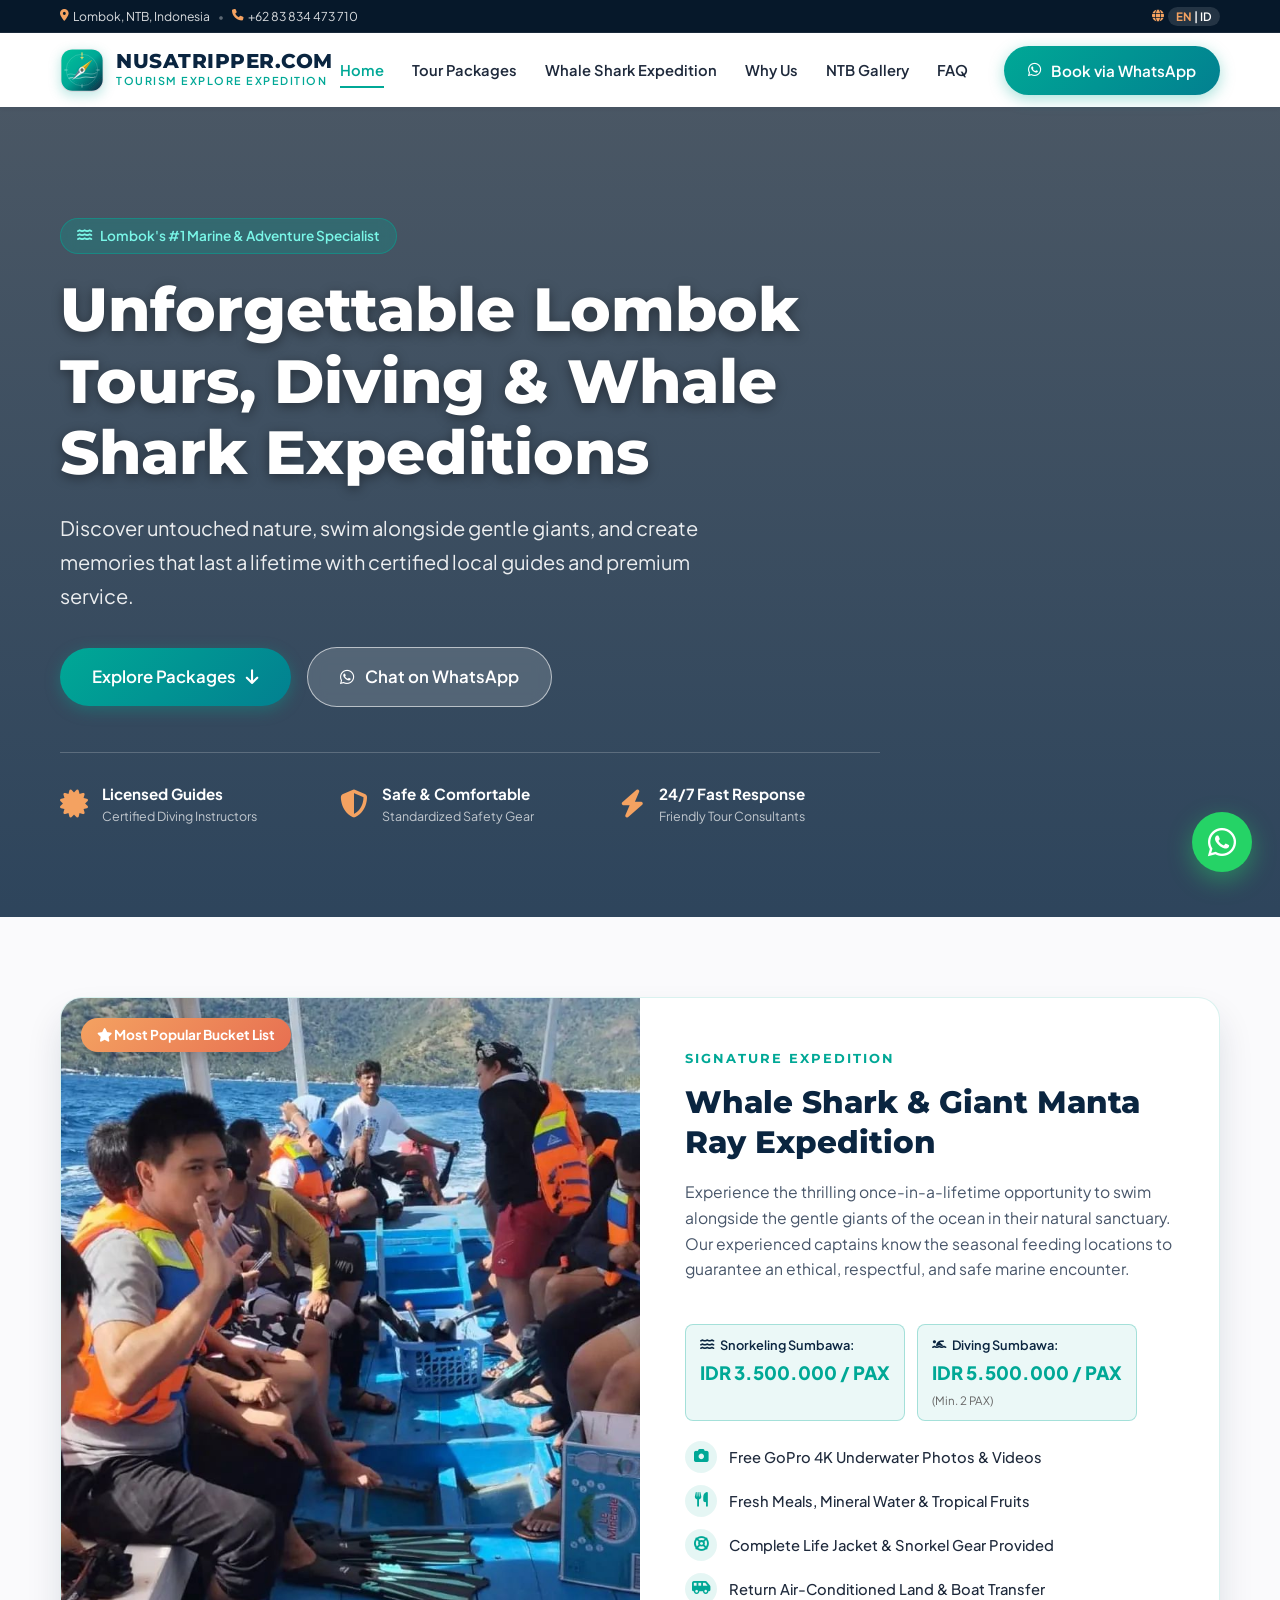
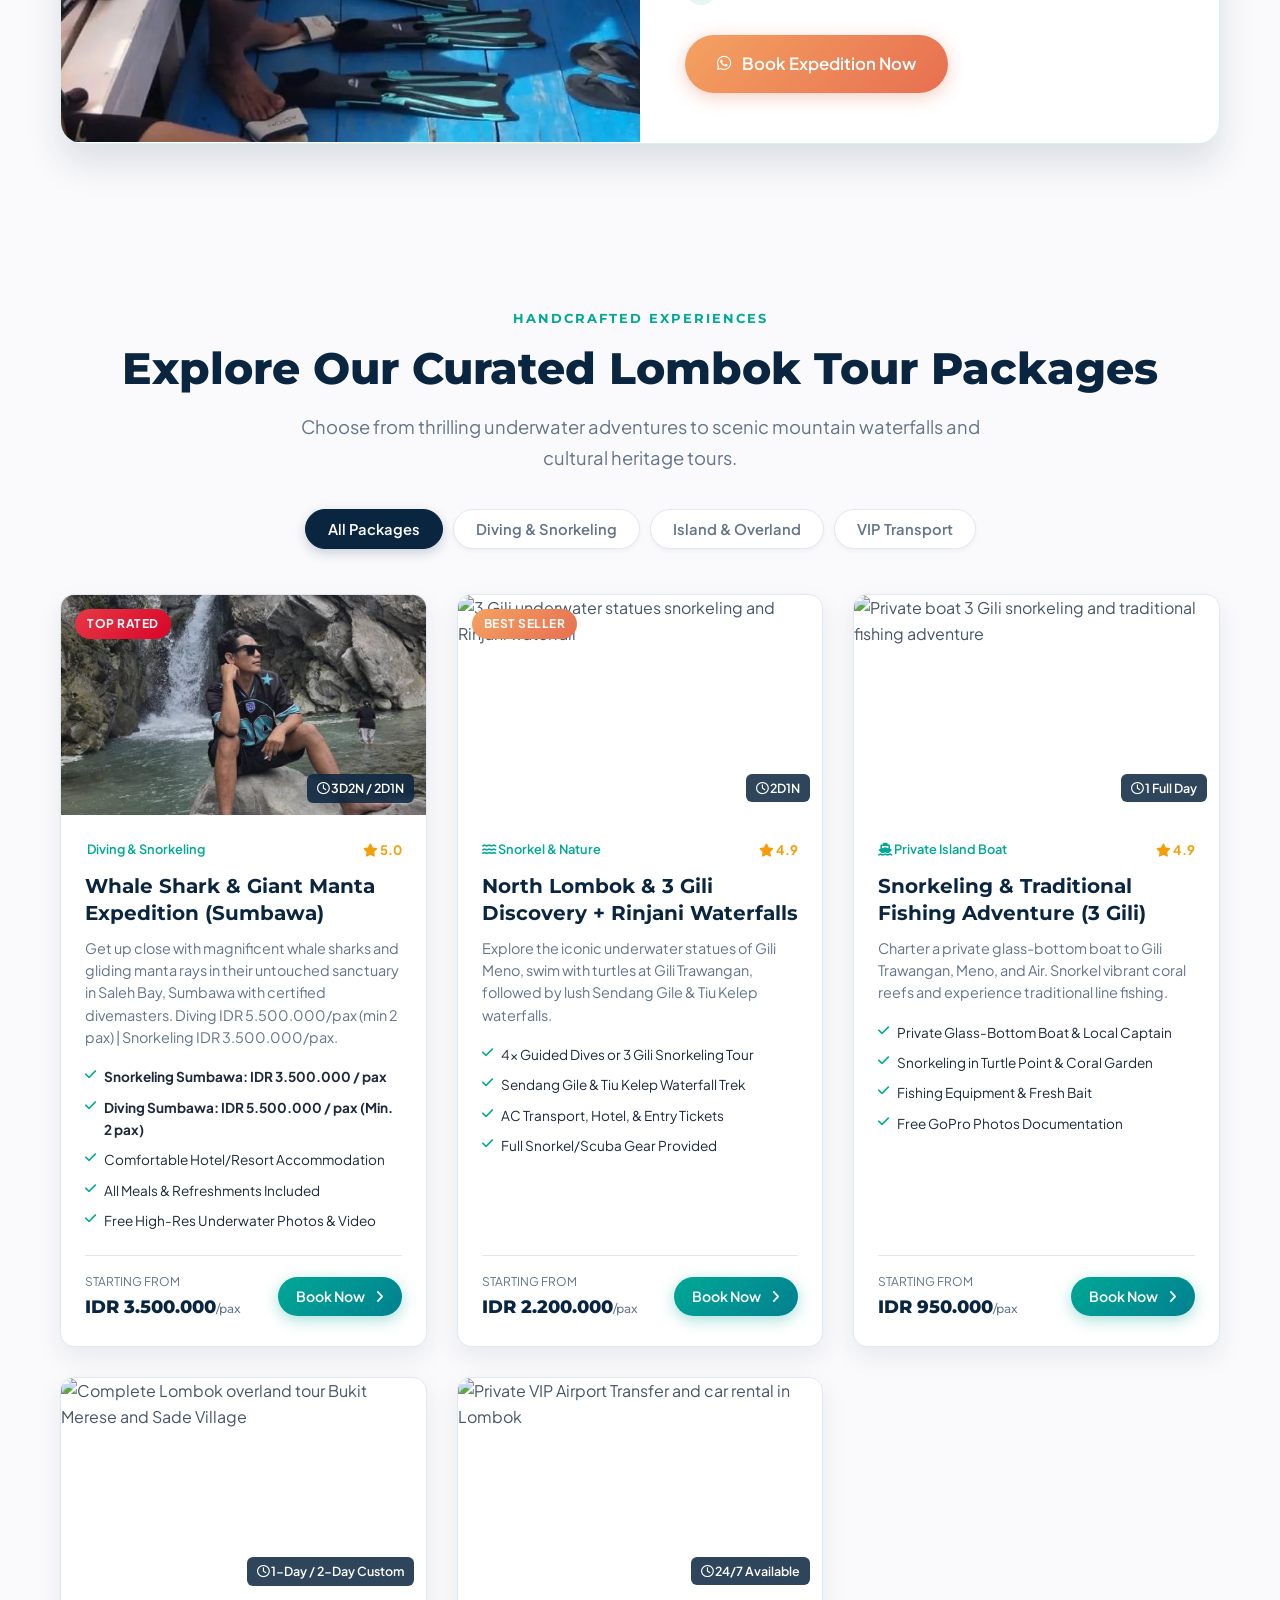
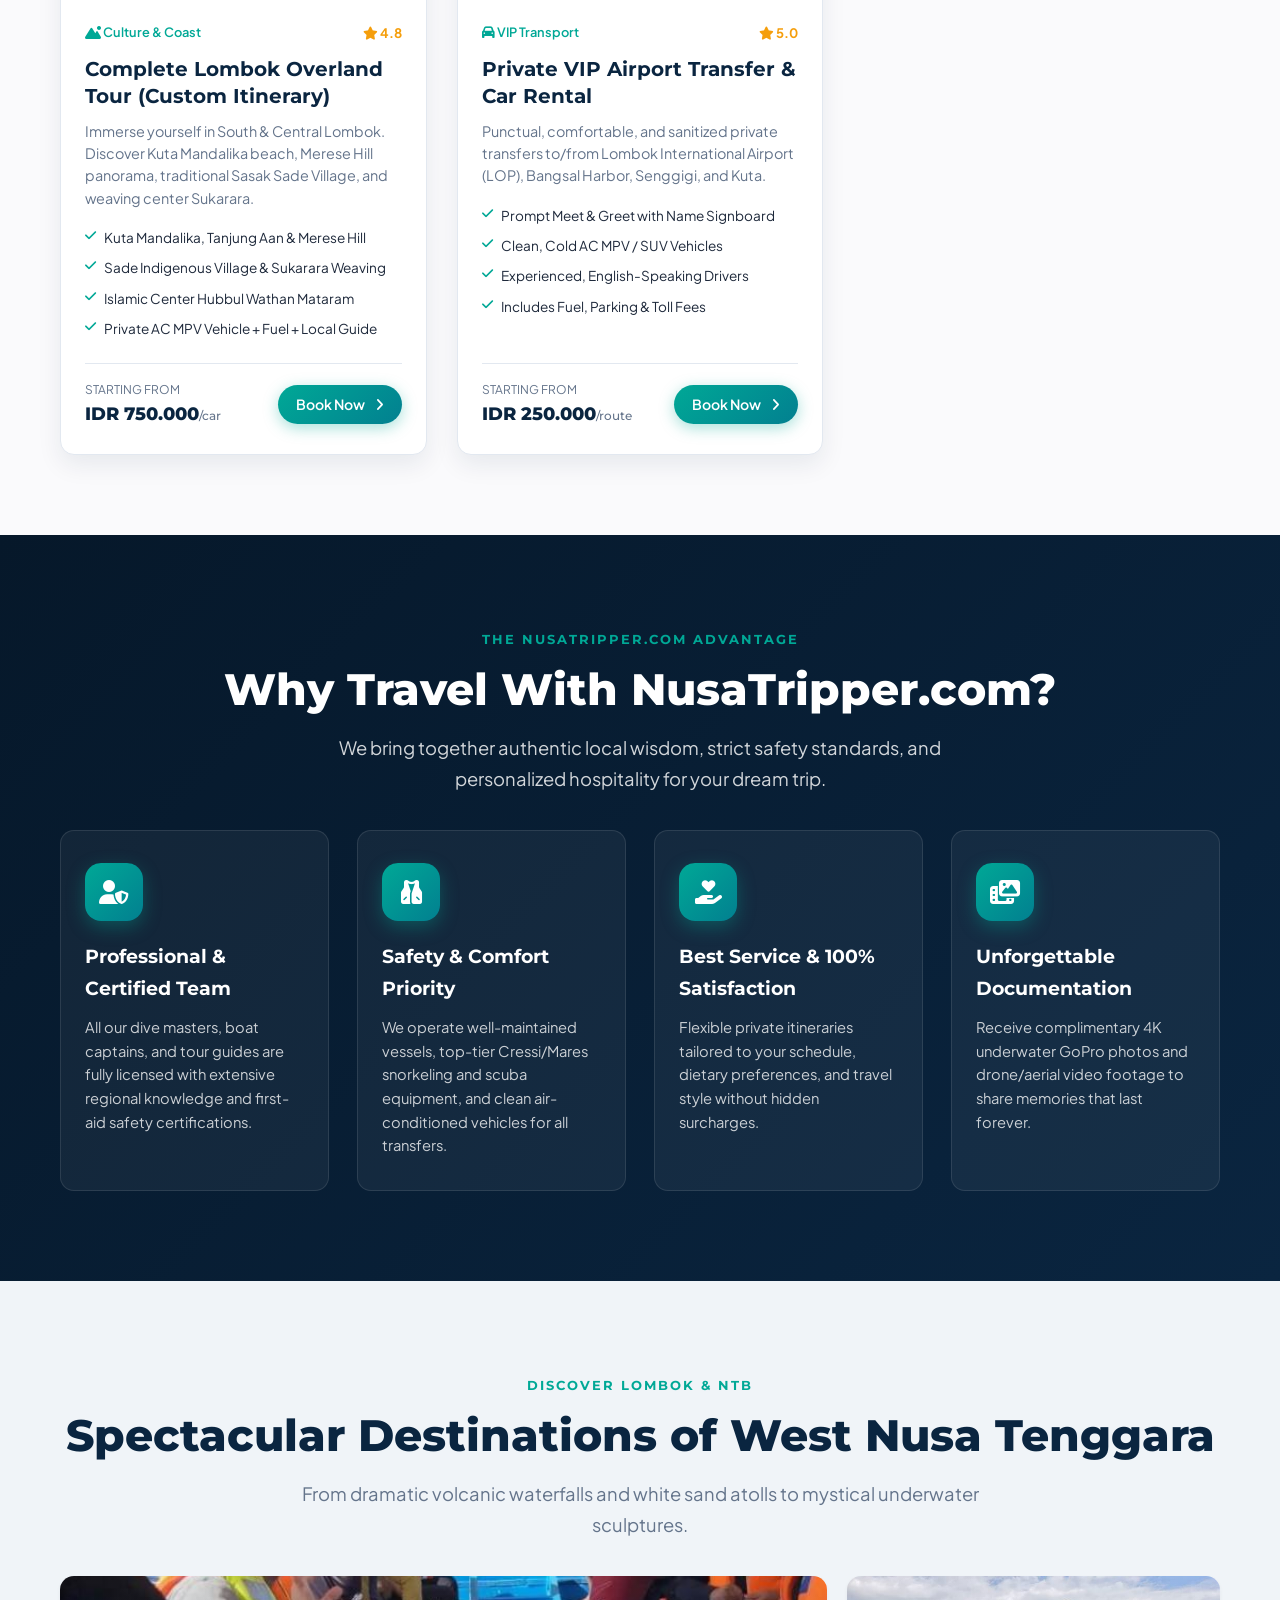
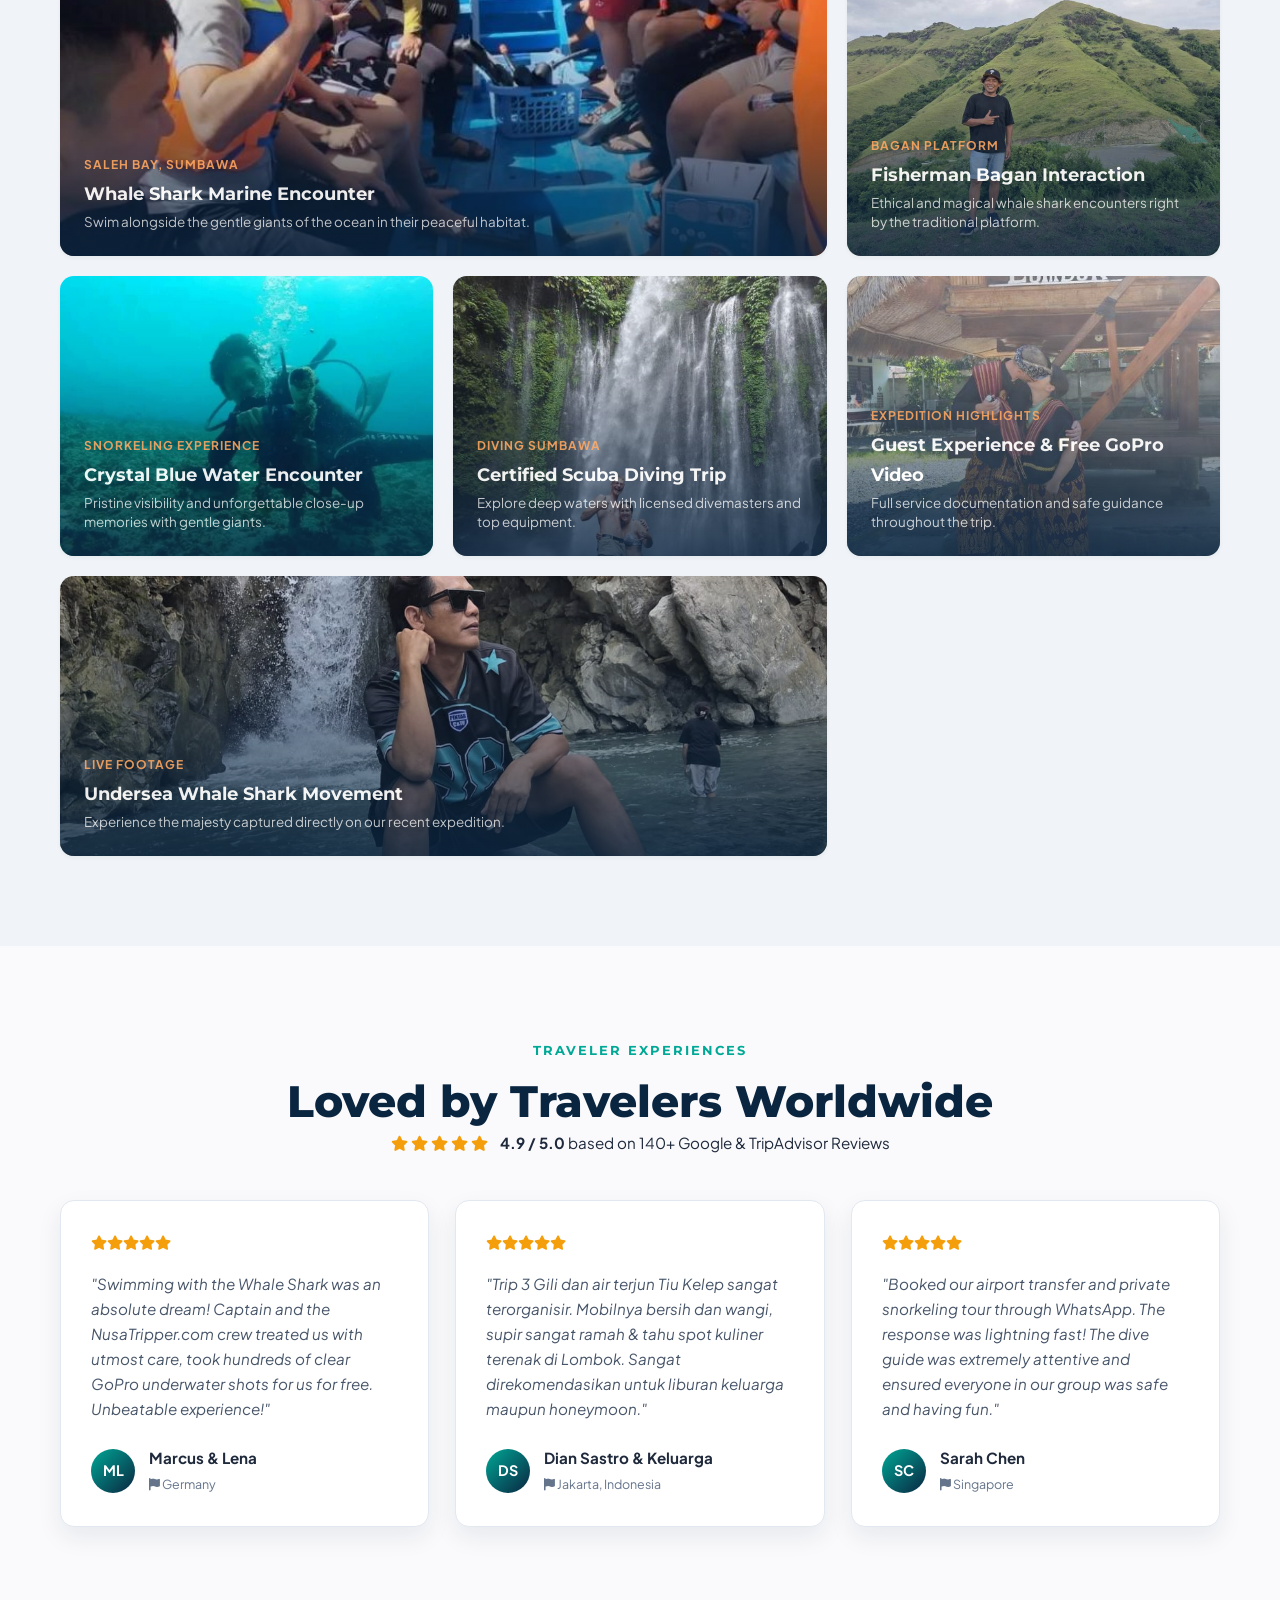
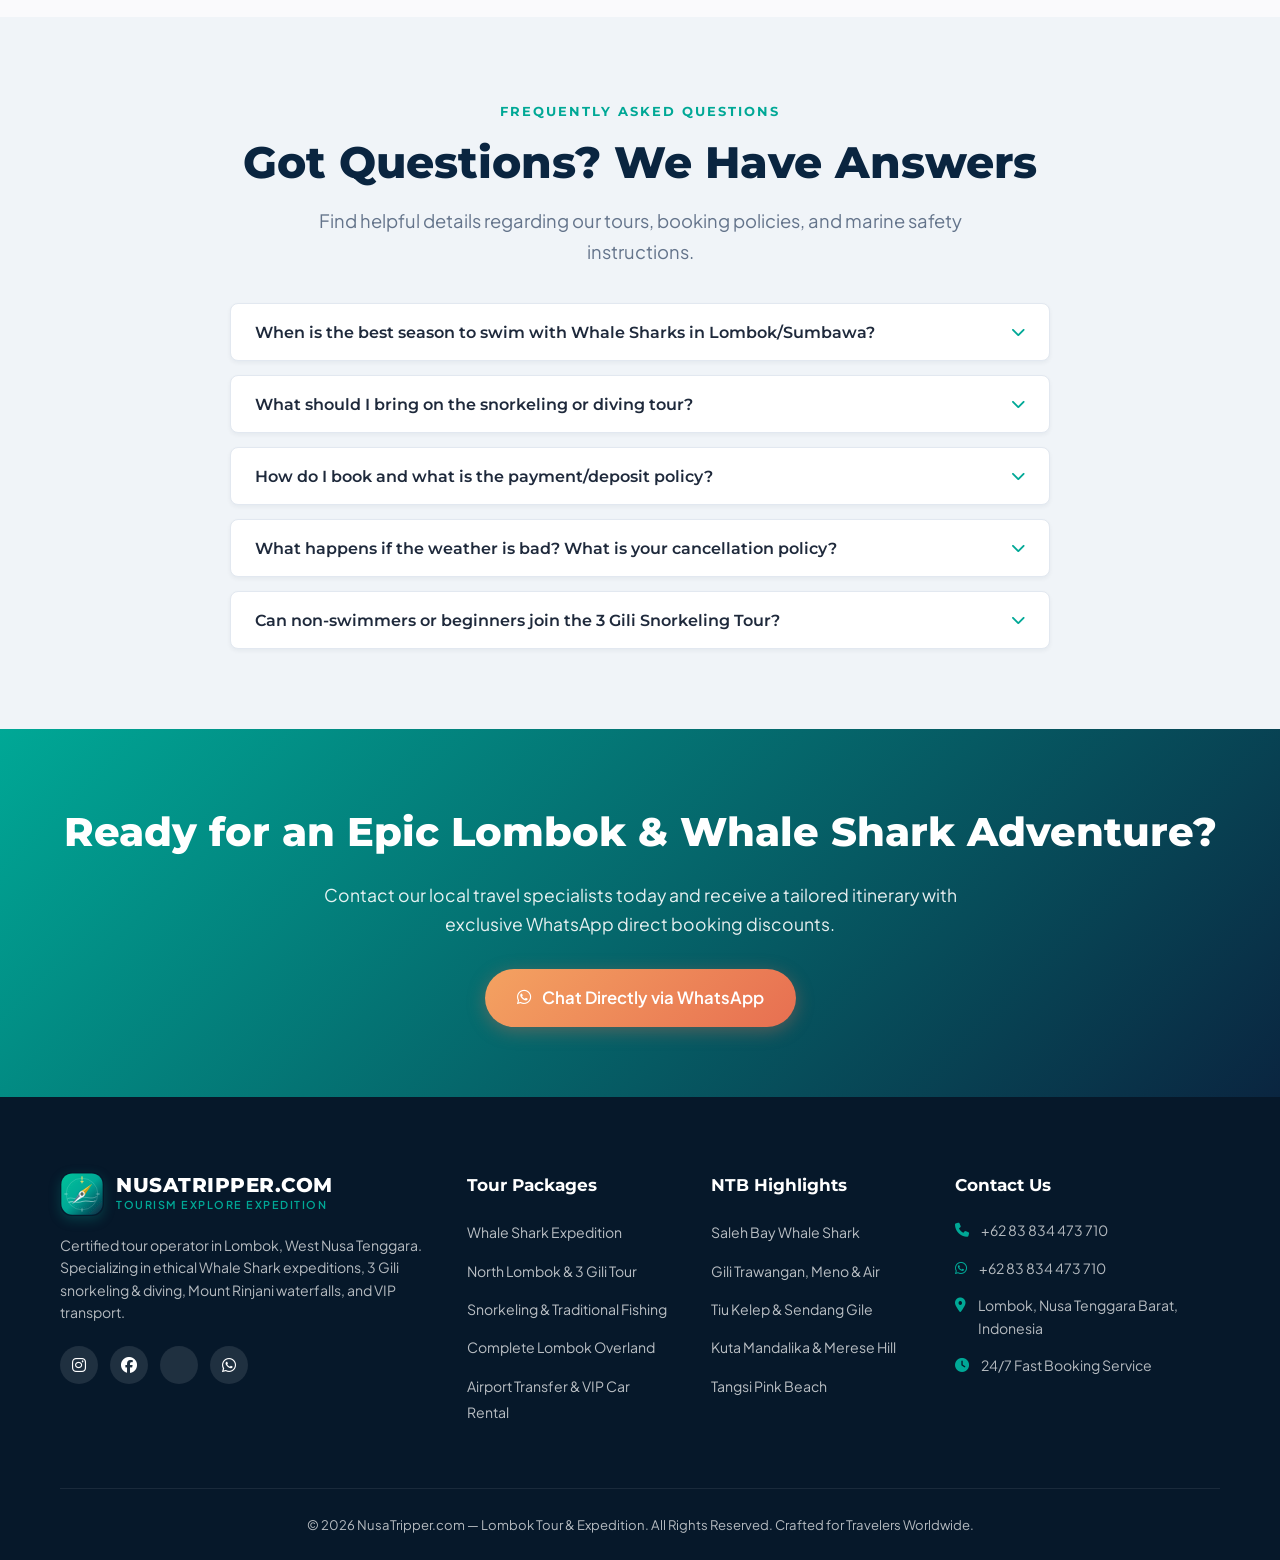
==== commit 16bb4ccf: "feat: add multi-user admin, full SEO setup, and site optimizations Add complete multi-user admin sys" ====
--- a/index.html
+++ b/index.html
@@ -26,6 +26,14 @@
   <meta property="twitter:title" content="NusaTripper.com | Best Lombok Tour, Diving & Whale Shark Expedition">
   <meta property="twitter:description" content="Book the ultimate Lombok adventure with NusaTripper.com. Whale Shark tours, 3 Gili snorkeling, Rinjani waterfall trips, and private car rental.">
   <meta property="twitter:image" content="https://coresg-normal.trae.ai/api/ide/v1/text_to_image?prompt=Majestic%20whale%20shark%20swimming%20with%20snorkelers%20in%20crystal%20clear%20turquoise%20ocean%20water%20Lombok%20Indonesia%20cinematic%20underwater%20photography&image_size=landscape_16_9">
+
+  <!-- Favicon & PWA Icons -->
+  <link rel="icon" type="image/svg+xml" href="assets/images/favicon.svg">
+  <link rel="icon" type="image/png" sizes="32x32" href="assets/images/favicon-32x32.png">
+  <link rel="icon" type="image/png" sizes="16x16" href="assets/images/favicon-16x16.png">
+  <link rel="apple-touch-icon" sizes="180x180" href="assets/images/apple-touch-icon.png">
+  <link rel="manifest" href="site.webmanifest">
+  <meta name="theme-color" content="#0284c7">
 
   <!-- Fonts -->
   <link rel="preconnect" href="https://fonts.googleapis.com">
@@ -119,7 +127,7 @@
   <header class="site-header" id="navbar">
     <div class="container nav-container">
       <a href="#home" class="brand-logo" aria-label="NusaTripper.com Homepage">
-        <div class="logo-icon"><i class="fa-solid fa-compass"></i></div>
+        <img src="assets/images/logo-icon.svg" alt="NusaTripper Logo" class="logo-icon-img" width="44" height="44">
         <div class="logo-text">
           <span class="brand-title">NUSATRIPPER.COM</span>
           <span class="brand-subtitle">Tourism Explore Expedition</span>
@@ -756,7 +764,7 @@
       <div class="footer-grid">
         <div class="footer-col col-brand">
           <div class="brand-logo footer-logo">
-            <div class="logo-icon"><i class="fa-solid fa-compass"></i></div>
+            <img src="assets/images/logo-icon.svg" alt="NusaTripper Logo" class="logo-icon-img" width="44" height="44">
             <div class="logo-text">
               <span class="brand-title">NUSATRIPPER.COM</span>
               <span class="brand-subtitle">Tourism Explore Expedition</span>
--- a/style.css
+++ b/style.css
@@ -328,6 +328,21 @@
   gap: 12px;
 }
 
+.logo-icon-img {
+  flex: 0 0 auto;
+  width: 44px;
+  height: 44px;
+  border-radius: 12px;
+  display: block;
+  object-fit: contain;
+  box-shadow: 0 4px 12px rgba(0, 168, 150, 0.25);
+  transition: transform 0.2s ease;
+}
+
+.brand-logo:hover .logo-icon-img {
+  transform: scale(1.05) rotate(4deg);
+}
+
 .logo-icon {
   width: 44px;
   height: 44px;
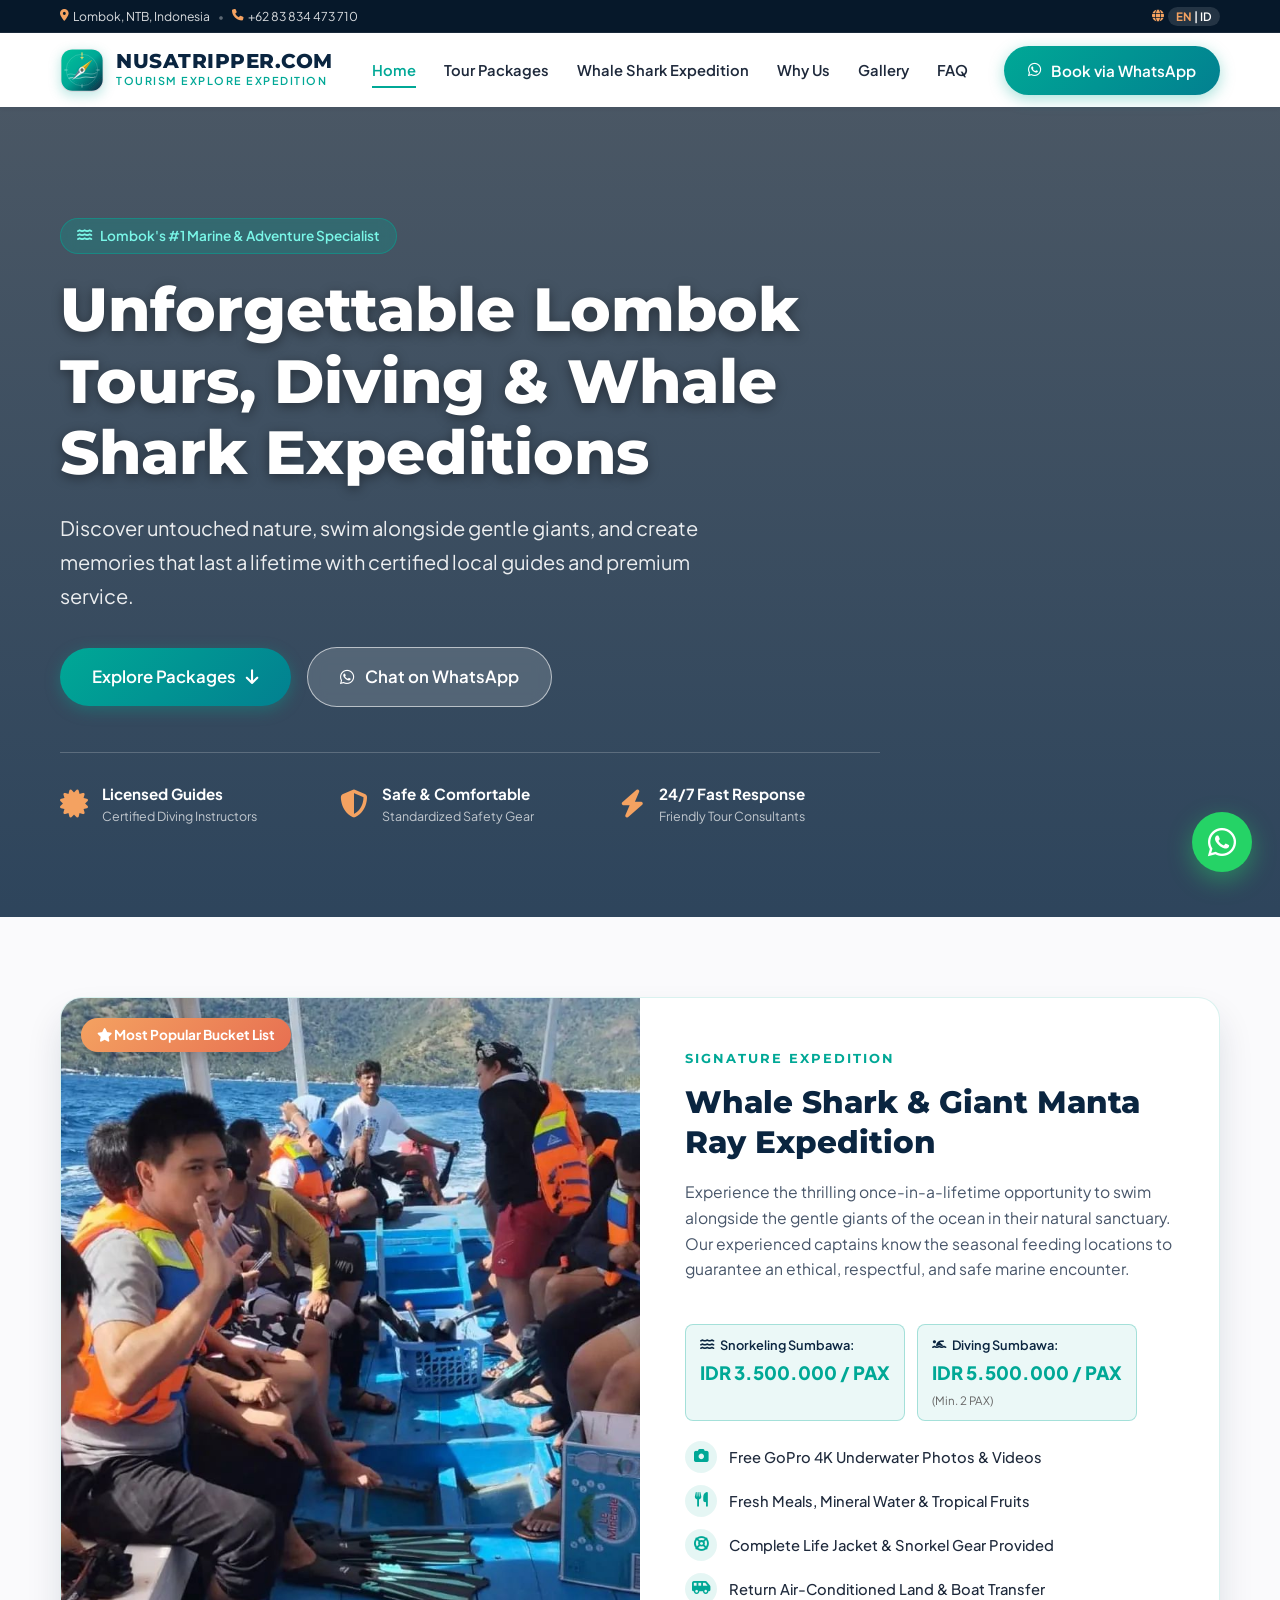
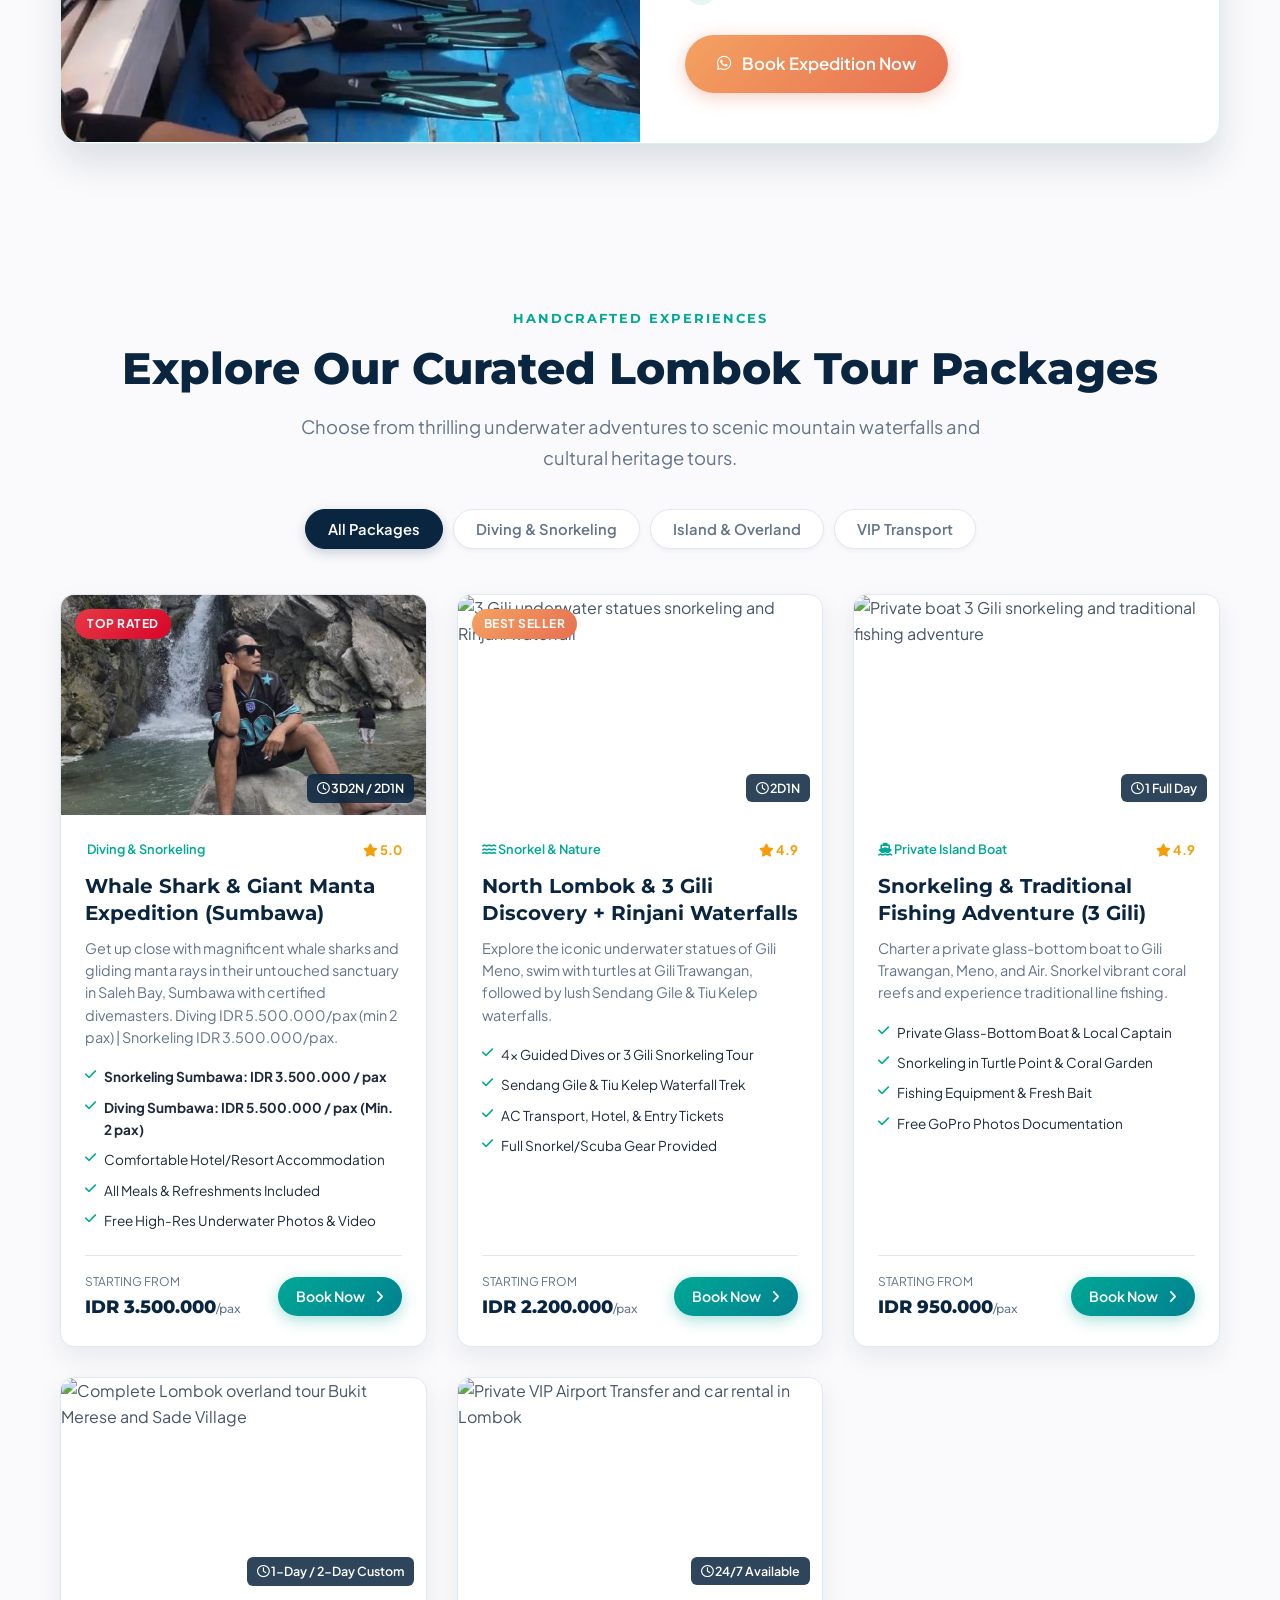
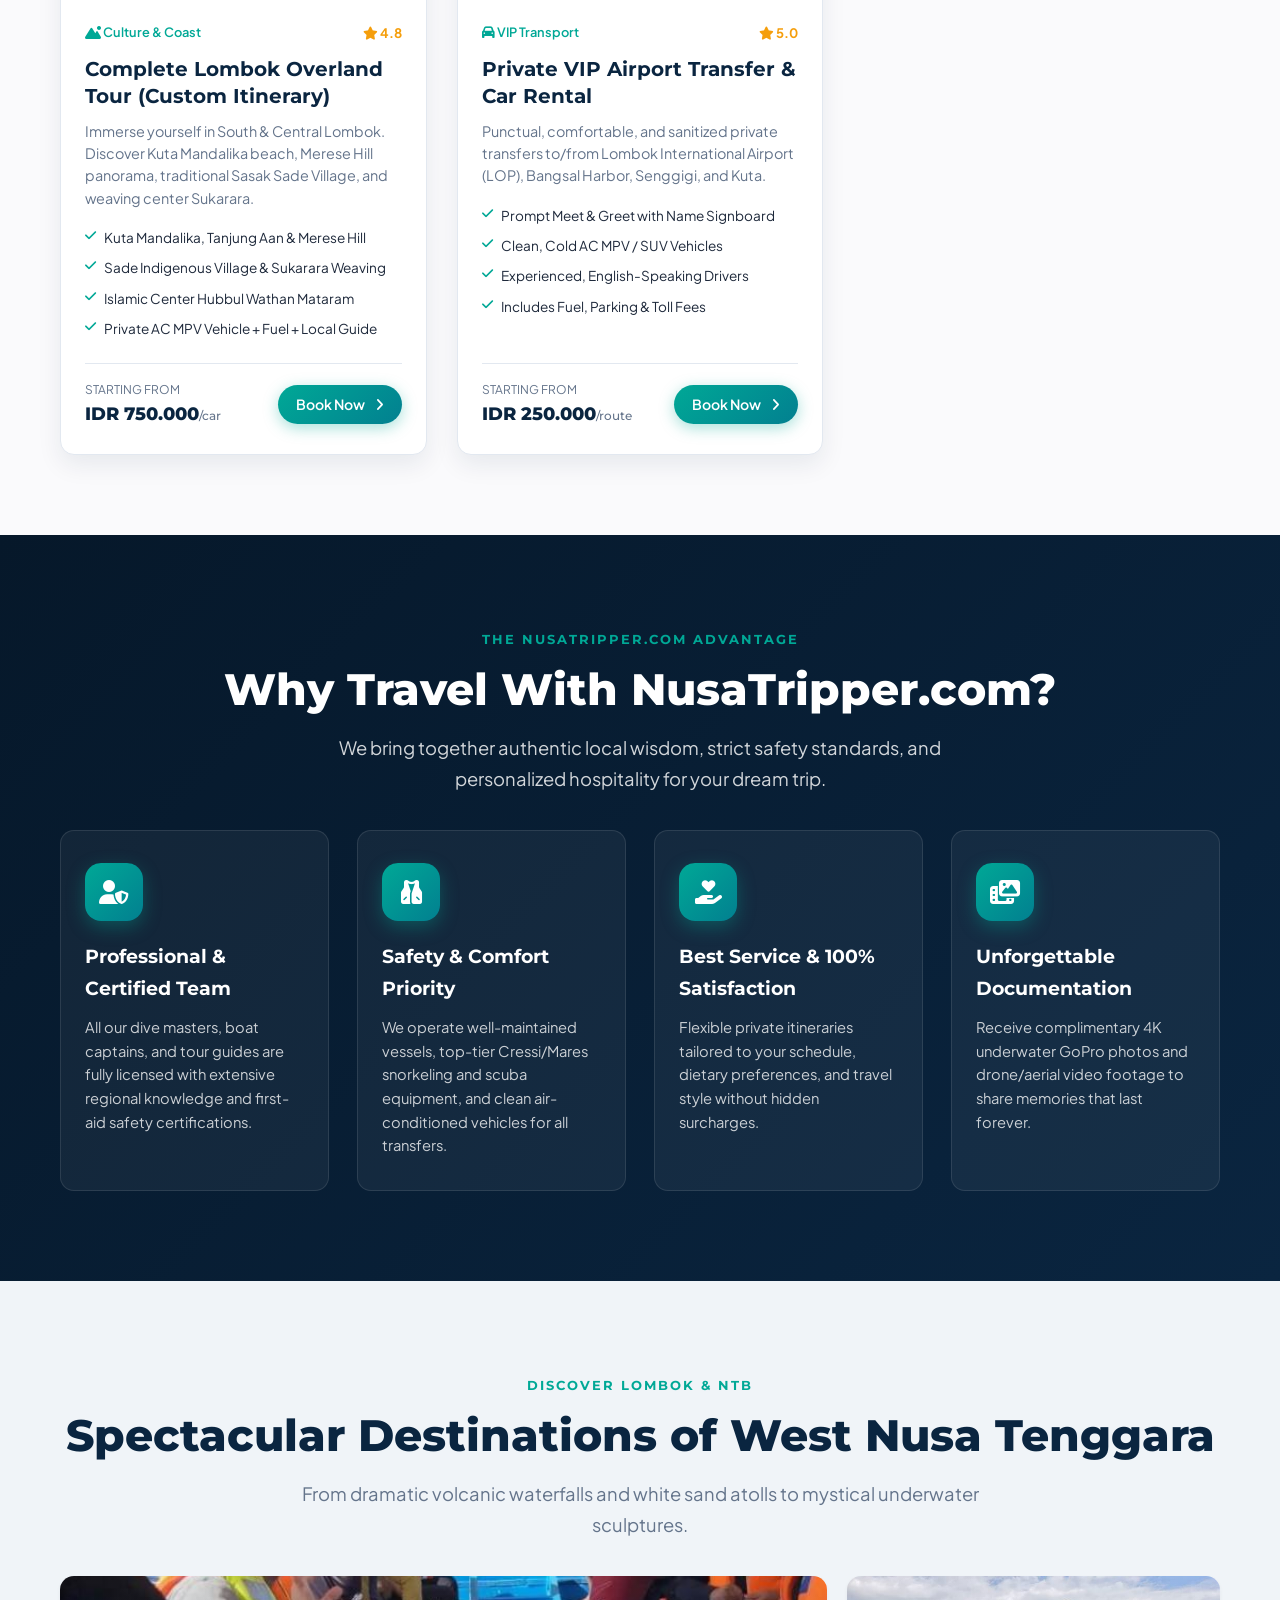
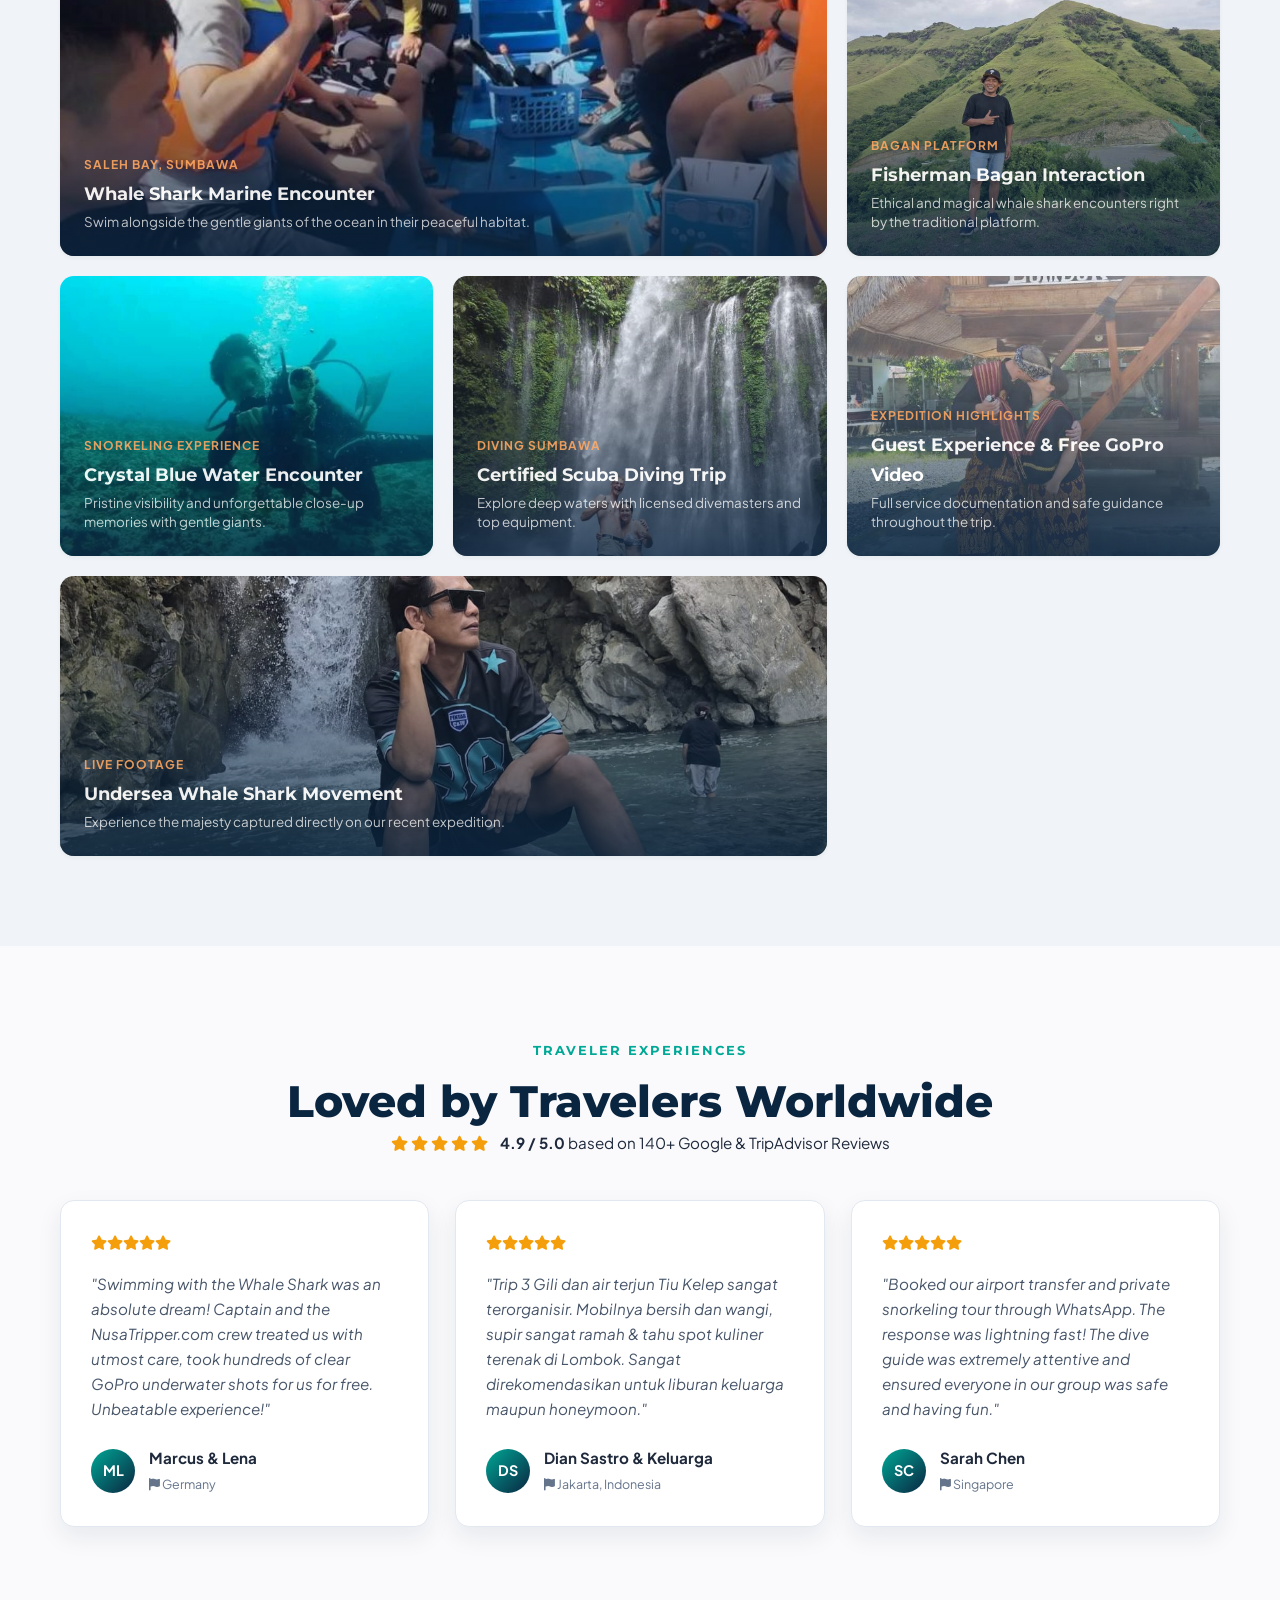
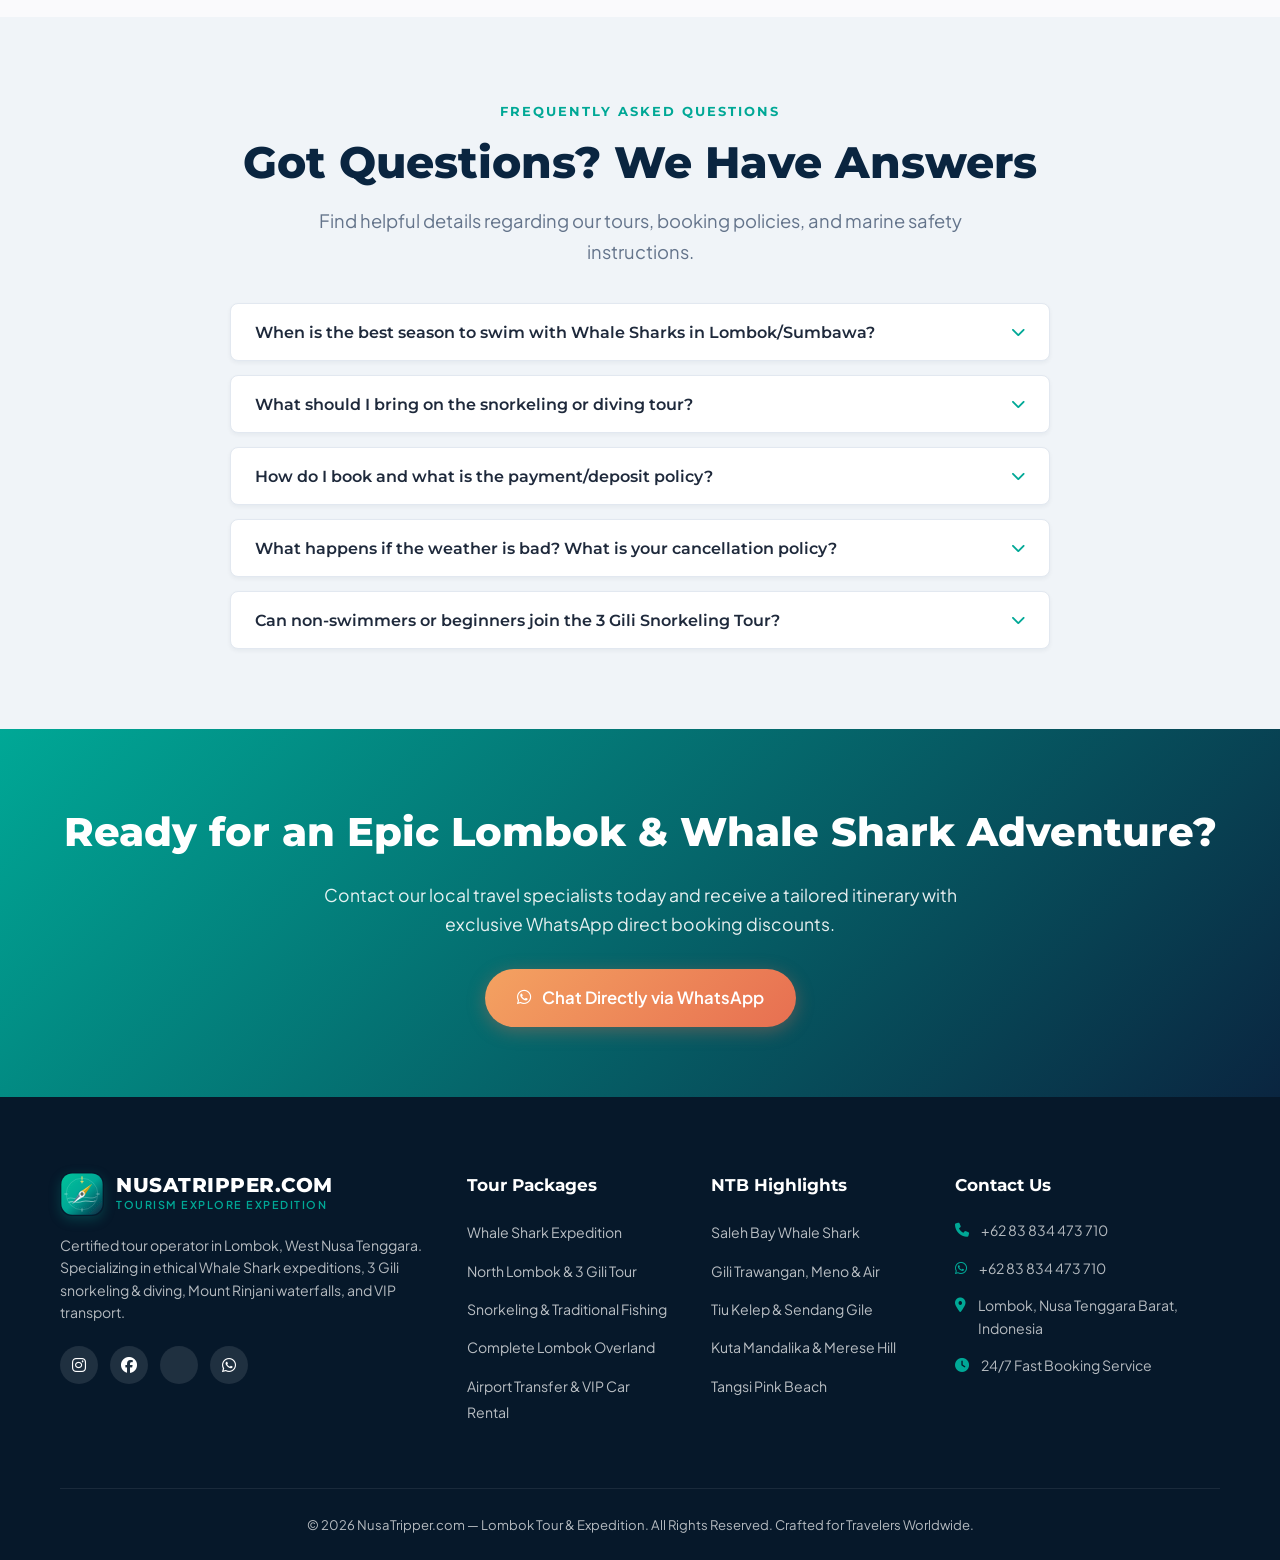
==== commit e849d345: "feat: update site styling, tour packages, and admin assets - add cache-busting query string to admin" ====
--- a/index.html
+++ b/index.html
@@ -139,7 +139,7 @@
         <a href="#packages" class="nav-link" data-i18n="nav_packages">Tour Packages</a>
         <a href="#whaleshark" class="nav-link" data-i18n="nav_whaleshark">Whale Shark Expedition</a>
         <a href="#whyus" class="nav-link" data-i18n="nav_whyus">Why Us</a>
-        <a href="#gallery" class="nav-link" data-i18n="nav_gallery">NTB Gallery</a>
+        <a href="#gallery" class="nav-link" data-i18n="nav_gallery">Gallery</a>
         <a href="#faq" class="nav-link" data-i18n="nav_faq">FAQ</a>
         <a href="https://wa.me/6283834473710?text=Hello%20NusaTripper.com%2C%20I%20would%20like%20to%20inquire%20about%20booking%20a%20tour" target="_blank" rel="noopener noreferrer" class="btn btn-primary nav-cta">
           <i class="fa-brands fa-whatsapp"></i> <span data-i18n="btn_book_wa">Book via WhatsApp</span>
